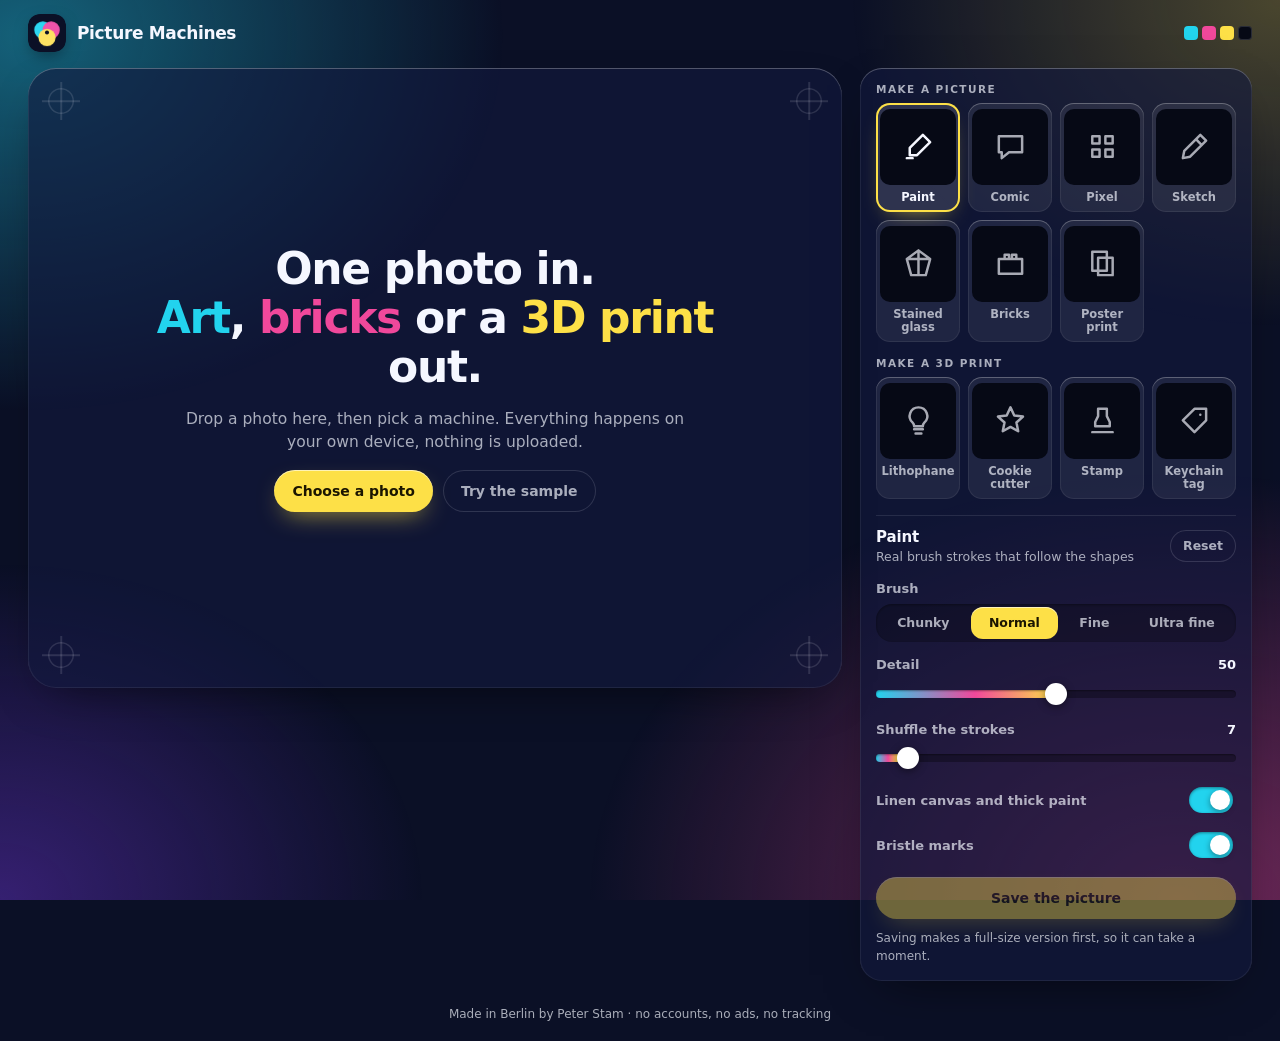
==== docs/index.html @ ade48186 "Picture Machines, remade: a new website with eleven machines for one photo (paint, comic, pixel, ske" ====
<!doctype html>
<html lang="en">
<head>
<meta charset="utf-8">
<meta name="viewport" content="width=device-width, initial-scale=1, viewport-fit=cover">
<title>Picture Machines</title>
<meta name="description" content="Drop a photo and pick a machine: it paints it, prints it as a comic, builds it from bricks, or turns it into something you can 3D print. Everything happens on your own device.">
<meta name="theme-color" content="#0B1026">
<meta property="og:title" content="Picture Machines">
<meta property="og:description" content="Eleven machines for one photo: paint, comic, pixel, sketch, stained glass, bricks, poster print, and four you can 3D print.">
<meta property="og:image" content="og.png">
<link rel="icon" href="icon.svg" type="image/svg+xml">
<link rel="apple-touch-icon" href="icon-180.png">
<link rel="manifest" href="manifest.webmanifest">
<link rel="stylesheet" href="style.css?v=55c5dab7">
</head>
<body>
<div class="mesh" aria-hidden="true"></div>

<header class="bar">
  <a class="brand" href="./" aria-label="Picture Machines, start over">
    <svg class="mark" viewBox="0 0 64 64" aria-hidden="true"><rect width="64" height="64" rx="17" fill="#0B1026"/><g style="mix-blend-mode:screen"><circle cx="25" cy="27" r="14.5" fill="#22D3EE"/><circle cx="39" cy="27" r="14.5" fill="#F0489B"/><circle cx="32" cy="39.500" r="14.500" fill="#FDE047"/></g><circle cx="32" cy="31" r="3.400" fill="#0B1026"/></svg>
    <span class="name">Picture Machines</span>
  </a>
  <span class="inks" aria-hidden="true"><i></i><i></i><i></i><i></i></span>
  <button class="btn ghost small" id="newBtn" hidden>New photo</button>
</header>

<main class="app">
  <section class="stage" aria-label="Your picture">
    <div class="drop" id="drop">
      <span class="reg tl" aria-hidden="true"></span><span class="reg tr" aria-hidden="true"></span><span class="reg bl" aria-hidden="true"></span><span class="reg br" aria-hidden="true"></span>
      <h1>One photo in.<br><span class="ink-c">Art</span>, <span class="ink-m">bricks</span> or a <span class="ink-y">3D print</span> out.</h1>
      <p class="lead">Drop a photo here, then pick a machine. Everything happens on your own device, nothing is uploaded.</p>
      <div class="row">
        <button class="btn primary" id="pickBtn">Choose a photo</button>
        <button class="btn" id="camBtn" hidden>Take a photo</button>
        <button class="btn ghost" id="sampleBtn">Try the sample</button>
      </div>
    </div>
    <div class="result" id="result" hidden>
      <div class="view" id="view">
        <canvas id="before" aria-label="Your photo"></canvas>
        <canvas id="after" aria-label="What the machine made"></canvas>
        <div class="wipe" id="wipe" role="slider" tabindex="0" aria-label="Pull to see your photo" aria-valuemin="0" aria-valuemax="100" aria-valuenow="0"><span class="knob" aria-hidden="true"><i></i></span></div>
        <div class="busy" id="busy" hidden><span id="busyText">Working</span><b><i id="busyBar"></i></b></div>
      </div>
      <ul class="stats" id="stats" aria-live="polite"></ul>
    </div>
  </section>

  <aside class="panel" aria-label="Machines and settings">
    <div class="group">
      <h2>Make a picture</h2>
      <div class="cards" id="picCards"></div>
    </div>
    <div class="group">
      <h2>Make a 3D print</h2>
      <div class="cards" id="printCards"></div>
    </div>
    <div class="settings">
      <div class="head"><div><h2 id="machineName">Paint</h2><p id="machineBlurb"></p></div><button class="btn ghost small" id="resetBtn">Reset</button></div>
      <div id="controls"></div>
    </div>
    <div class="actions">
      <button class="btn primary" id="saveBtn" disabled>Save the picture</button>
      <button class="btn" id="save2Btn" hidden>Save the preview</button>
      <button class="btn" id="shareBtn" hidden>Share</button>
    </div>
    <p class="fine" id="note">Saving makes a full-size version first, so it can take a moment.</p>
  </aside>
</main>

<footer>Made in Berlin by Peter Stam · no accounts, no ads, no tracking</footer>
<div class="toast" id="toast" role="status" aria-live="polite"></div>
<input type="file" id="file" accept="image/*" hidden>
<input type="file" id="cam" accept="image/*" capture="environment" hidden>
<script type="module" src="app.js?v=55c5dab7"></script>
</body>
</html>
---- docs/style.css ----
/* Picture Machines. The look is "Print press": Aurora's grammar (a soft mesh of colour, frosted panes,
   round shapes, springy motion) in its own colours, the three printing inks on deep navy. */
@font-face{font-family:"Manrope";font-weight:500;font-display:swap;src:url("fonts/Manrope-500.woff2") format("woff2")}
@font-face{font-family:"Manrope";font-weight:700;font-display:swap;src:url("fonts/Manrope-700.woff2") format("woff2")}
@font-face{font-family:"Manrope";font-weight:800;font-display:swap;src:url("fonts/Manrope-800.woff2") format("woff2")}
@font-face{font-family:"Unbounded";font-weight:500;font-display:swap;src:url("fonts/Unbounded-500.woff2") format("woff2")}
@font-face{font-family:"Unbounded";font-weight:800;font-display:swap;src:url("fonts/Unbounded-800.woff2") format("woff2")}

:root{
  --bg:#0B1026; --ink:#F5F7FF; --dim:rgba(245,247,255,.68); --faint:rgba(245,247,255,.14); --line:rgba(245,247,255,.1);
  --c:#22D3EE; --m:#F0489B; --y:#FDE047; --k:#060915;
  --pane:rgba(18,25,62,.62); --pane-2:rgba(255,255,255,.07); --pane-3:rgba(255,255,255,.13);
  --rim:inset 0 1px 0 rgba(255,255,255,.22), inset 0 0 0 1px rgba(255,255,255,.07);
  --accent:var(--y); --on-accent:#1B1500;
  --r:22px; --r-s:14px;
  --font:"Manrope",ui-sans-serif,system-ui,-apple-system,sans-serif; --display:"Unbounded","Manrope",ui-sans-serif,system-ui,sans-serif;
  /* motion: two real springs (a soft one and a lively one) and how long they take */
  --ease:cubic-bezier(.22,.61,.36,1);
  --spring:linear(0,0.037,0.131,0.258,0.398,0.539,0.669,0.783,0.878,0.953,1.008,1.047,1.07,1.081,1.083,1.079,1.07,1.06,1.048,1.036,1.025,1.016,1.009,1.003,0.998,0.996,0.994,0.993,0.993,0.994,0.994,0.995,1);
  --pop:linear(0,0.055,0.193,0.374,0.566,0.746,0.899,1.017,1.098,1.145,1.162,1.158,1.138,1.11,1.078,1.048,1.022,1.001,0.987,0.978,0.974,0.974,0.977,0.981,0.986,0.991,0.995,0.999,1.002,1.003,1.004,1.004,1);
  --t:520ms; --moving:1;
}
@media (prefers-reduced-motion: reduce){:root{--t:1ms;--moving:0} *,*::before,*::after{animation-duration:1ms!important;animation-delay:0ms!important}}

*{box-sizing:border-box}
html{color-scheme:dark;-webkit-text-size-adjust:100%}
body{margin:0;min-height:100dvh;background:var(--bg);color:var(--ink);font:500 15px/1.5 var(--font);-webkit-font-smoothing:antialiased;display:flex;flex-direction:column}
button,input,select{font:inherit;color:inherit}
button{cursor:pointer;border:0;background:none;padding:0}
[hidden]{display:none!important}
:focus-visible{outline:3px solid var(--c);outline-offset:2px;border-radius:10px}

/* the background: still, and soft by itself (no blur filter, nothing drifting, so it costs nothing) */
.mesh{position:fixed;inset:0;z-index:-1;pointer-events:none;
  background:
    radial-gradient(52% 58% at 2% 4%, rgba(34,211,238,.42) 0%, transparent 72%),
    radial-gradient(48% 52% at 100% 0%, rgba(253,224,71,.26) 0%, transparent 70%),
    radial-gradient(64% 66% at 92% 100%, rgba(240,72,155,.46) 0%, transparent 72%),
    radial-gradient(46% 52% at 0% 100%, rgba(124,58,237,.38) 0%, transparent 72%)}

/* ---- top bar ---- */
.bar{display:flex;align-items:center;gap:14px;padding:14px clamp(14px,3vw,28px) 6px;animation:drop var(--t) var(--spring) backwards}
.brand{display:flex;align-items:center;gap:11px;color:inherit;text-decoration:none}
.mark{width:38px;height:38px;border-radius:12px;box-shadow:0 6px 18px -6px rgba(0,0,0,.6);animation:turn calc(var(--t) * 1.4) var(--pop) 120ms backwards;transition:transform var(--t) var(--pop)}
.brand:hover .mark{transform:rotate(-12deg) scale(1.08)}
.name{font:800 17px/1 var(--display);letter-spacing:-.02em}
/* the four inks, like the colour bar at the edge of a printed sheet */
.inks{display:flex;gap:4px;margin-left:auto}
.inks i{width:14px;height:14px;border-radius:4px;animation:pop var(--t) var(--pop) backwards}
.inks i:nth-child(1){background:var(--c);animation-delay:160ms}.inks i:nth-child(2){background:var(--m);animation-delay:220ms}.inks i:nth-child(3){background:var(--y);animation-delay:280ms}.inks i:nth-child(4){background:var(--k);box-shadow:inset 0 0 0 1px var(--faint);animation-delay:340ms}

/* ---- layout ---- */
.app{flex:1;display:grid;grid-template-columns:minmax(0,1fr) 392px;gap:18px;align-items:start;padding:10px clamp(14px,3vw,28px) 18px;max-width:1500px;width:100%;margin:0 auto}
.stage{min-width:0;position:sticky;top:12px}
.panel{background:var(--pane);border-radius:var(--r);box-shadow:var(--rim),0 18px 50px -24px rgba(0,0,0,.7);padding:16px;display:flex;flex-direction:column;gap:16px;animation:rise var(--t) var(--spring) 120ms backwards}
footer{padding:6px 16px 18px;text-align:center;font-size:12px;color:var(--dim)}
h2{margin:0 0 8px;font:800 10.5px/1 var(--display);letter-spacing:.14em;text-transform:uppercase;color:var(--dim)}

/* ---- buttons ---- */
.btn{display:inline-flex;align-items:center;justify-content:center;gap:8px;min-height:42px;padding:0 18px;border-radius:999px;font-weight:800;font-size:14px;
  background:var(--pane-2);box-shadow:var(--rim);
  transition:background 140ms var(--ease),transform var(--t) var(--pop),opacity 140ms var(--ease)}
.btn:hover{background:var(--pane-3);transform:scale(1.03)}
.btn:active{transform:scale(.97,.9);transition-duration:140ms,70ms,140ms}
.btn.primary{background:var(--accent);color:var(--on-accent);box-shadow:inset 0 1px 0 rgba(255,255,255,.6),0 10px 26px -10px rgba(253,224,71,.7)}
.btn.primary:hover{background:#FFEA6E}
.btn.ghost{background:transparent;box-shadow:inset 0 0 0 1px var(--faint);color:var(--dim)}
.btn.ghost:hover{color:var(--ink);background:var(--pane-2)}
.btn.small{min-height:32px;padding:0 13px;font-size:12.5px}
.btn:disabled{opacity:.4;cursor:default;transform:none}
.row{display:flex;flex-wrap:wrap;gap:10px;justify-content:center}

/* ---- the empty stage: drop a photo ---- */
.drop{position:relative;min-height:min(70dvh,620px);display:flex;flex-direction:column;align-items:center;justify-content:center;gap:16px;text-align:center;padding:44px 26px;
  border-radius:calc(var(--r) + 6px);background:var(--pane);box-shadow:var(--rim),0 18px 50px -24px rgba(0,0,0,.7);animation:rise var(--t) var(--spring) 60ms backwards;
  transition:transform var(--t) var(--pop),background 160ms var(--ease)}
.drop.over{transform:scale(1.015);background:rgba(34,211,238,.16)}
.drop h1{margin:0;font:800 clamp(24px,4.2vw,44px)/1.12 var(--display);letter-spacing:-.03em;max-width:15em}
.ink-c{color:var(--c)}.ink-m{color:var(--m)}.ink-y{color:var(--y)}
.lead{margin:0;max-width:34em;color:var(--dim);font-size:15.5px}
/* registration marks, the crosses a printer lines the inks up with */
.reg{position:absolute;width:26px;height:26px;border-radius:50%;box-shadow:inset 0 0 0 1.5px var(--faint);opacity:.9}
.reg::before,.reg::after{content:"";position:absolute;left:50%;top:50%;background:var(--faint)}
.reg::before{width:38px;height:1.5px;transform:translate(-50%,-50%)}.reg::after{width:1.5px;height:38px;transform:translate(-50%,-50%)}
.reg.tl{left:20px;top:20px}.reg.tr{right:20px;top:20px}.reg.bl{left:20px;bottom:20px}.reg.br{right:20px;bottom:20px}

/* ---- the result ---- */
.result{display:flex;flex-direction:column;gap:12px;animation:rise var(--t) var(--spring) backwards}
.view{position:relative;width:100%;max-height:calc(100dvh - 150px);margin:0 auto;border-radius:var(--r);overflow:hidden;background:var(--k);
  box-shadow:0 0 0 1px rgba(255,255,255,.08),0 26px 70px -28px rgba(0,0,0,.85);touch-action:pan-y}
.view canvas{position:absolute;inset:0;width:100%;height:100%;display:block}
#after{clip-path:inset(0 0 0 calc(var(--split,0) * 100%))}
.view.fresh #after{animation:develop var(--t) var(--spring)}
/* pull the handle to the right to see your photo; let go and it snaps back */
.wipe{position:absolute;top:0;bottom:0;left:calc(var(--split,0) * 100%);width:44px;margin-left:-22px;cursor:ew-resize;touch-action:none;display:flex;align-items:center;justify-content:center}
.wipe::before{content:"";position:absolute;top:0;bottom:0;left:50%;width:2px;margin-left:-1px;background:#fff;opacity:calc(.25 + var(--pull,0) * .75);box-shadow:0 0 12px rgba(0,0,0,.5)}
.knob{position:relative;width:34px;height:54px;border-radius:999px;background:#fff;color:var(--bg);display:grid;place-items:center;box-shadow:0 6px 18px rgba(0,0,0,.45);
  transform:translateX(13px) scaleX(calc(1 + var(--pull,0) * .28)) scaleY(calc(1 - var(--pull,0) * .12));transition:transform var(--t) var(--pop)}
.knob i{width:12px;height:18px;border-left:2px solid currentColor;border-right:2px solid currentColor;opacity:.55}
.wipe.dragging .knob{transition:none}
.view.print .wipe,.view.print #before{display:none}
.view.print #after{clip-path:none}
.wipe.back{transition:left var(--t) var(--pop)}
.view.back #after{transition:clip-path var(--t) var(--pop)}
/* working: a strip of the four inks runs along the top */
.busy{position:absolute;left:12px;top:12px;display:flex;align-items:center;gap:10px;padding:7px 12px 7px 13px;border-radius:999px;background:rgba(11,16,38,.78);box-shadow:var(--rim);font-size:12.5px;font-weight:700;animation:pop 260ms var(--pop)}
.busy b{width:84px;height:6px;border-radius:999px;background:var(--faint);overflow:hidden}
.busy i{display:block;height:100%;width:0%;border-radius:999px;background:linear-gradient(90deg,var(--c),var(--m),var(--y));transition:width 160ms linear}
.stats{list-style:none;margin:0;padding:0;display:flex;flex-wrap:wrap;gap:6px}
.stats li{padding:6px 12px;border-radius:999px;background:var(--pane);box-shadow:var(--rim);font-size:12.5px;color:var(--dim);animation:pop var(--t) var(--pop) backwards}
.stats li:nth-child(2){animation-delay:50ms}.stats li:nth-child(3){animation-delay:100ms}.stats li:nth-child(4){animation-delay:150ms}

/* ---- the machines ---- */
.cards{display:grid;grid-template-columns:repeat(4,minmax(0,1fr));gap:8px}
.card{position:relative;display:flex;flex-direction:column;align-items:center;gap:6px;padding:6px 4px 8px;border-radius:var(--r-s);background:var(--pane-2);box-shadow:var(--rim);
  font-size:11.5px;font-weight:700;line-height:1.15;text-align:center;color:var(--dim);
  transition:background 140ms var(--ease),color 140ms var(--ease),transform var(--t) var(--pop);animation:pop var(--t) var(--pop) backwards;animation-delay:calc(var(--n,0) * 34ms + 160ms)}
.card:hover{transform:translateY(-3px) scale(1.04);color:var(--ink)}
.card:active{transform:scale(.93);transition-duration:140ms,140ms,70ms}
.card .thumb{position:relative;width:100%;aspect-ratio:1;border-radius:10px;overflow:hidden;background:var(--k);display:grid;place-items:center}
.card canvas{position:absolute;inset:0;width:100%;height:100%;object-fit:cover}
.card svg{width:46%;height:46%;fill:none;stroke:currentColor;stroke-width:1.7;stroke-linecap:round;stroke-linejoin:round}
.card.on{background:var(--pane-3);color:var(--ink);box-shadow:inset 0 0 0 2px var(--accent),0 10px 24px -14px rgba(253,224,71,.8)}
.card.on .thumb{animation:pop var(--t) var(--pop)}

/* ---- the settings ---- */
.settings{border-top:1px solid var(--line);padding-top:14px}
.head{display:flex;align-items:flex-start;justify-content:space-between;gap:10px;margin-bottom:12px}
.head h2{font-size:15px;letter-spacing:-.01em;text-transform:none;color:var(--ink);margin:0 0 3px}
.head p{margin:0;font-size:12.5px;color:var(--dim)}
#controls{display:flex;flex-direction:column;gap:13px}
#controls > *{animation:drip var(--t) var(--spring) backwards;animation-delay:calc(var(--n,0) * 30ms)}
.ctl{display:flex;flex-direction:column;gap:6px;font-size:13px}
.ctl .lbl{display:flex;justify-content:space-between;gap:8px;color:var(--dim);font-weight:700}
.ctl output{color:var(--ink);font-variant-numeric:tabular-nums}
/* a row of choices; the pill behind the chosen one is pulled across to the next (it stretches, then snaps together) */
.seg{position:relative;display:flex;flex-wrap:wrap;gap:3px;padding:3px;border-radius:16px;background:rgba(0,0,0,.24);box-shadow:inset 0 1px 3px rgba(0,0,0,.4)}
.seg button{position:relative;z-index:1;flex:1 1 auto;min-height:32px;padding:0 10px;border-radius:12px;font-size:12.5px;font-weight:700;color:var(--dim);transition:color 140ms var(--ease),transform var(--t) var(--pop)}
.seg button:active{transform:scale(.94);transition-duration:140ms,70ms}
.seg button.on{color:var(--on-accent)}
.seg .pill{position:absolute;left:0;top:0;border-radius:12px;background:var(--accent);box-shadow:inset 0 1px 0 rgba(255,255,255,.6);pointer-events:none;will-change:transform}
input[type=range]{-webkit-appearance:none;appearance:none;width:100%;height:26px;margin:0;background:none;cursor:pointer}
input[type=range]::-webkit-slider-runnable-track{height:8px;border-radius:999px;background:linear-gradient(90deg,var(--c),var(--m) 55%,var(--y)) 0/var(--fill,50%) 100% no-repeat,rgba(0,0,0,.3);box-shadow:inset 0 1px 2px rgba(0,0,0,.4)}
input[type=range]::-webkit-slider-thumb{-webkit-appearance:none;width:22px;height:22px;margin-top:-7px;border-radius:50%;background:#fff;box-shadow:0 2px 8px rgba(0,0,0,.45);transition:transform var(--t) var(--pop)}
input[type=range]:active::-webkit-slider-thumb{transform:scale(1.25,.9)}
input[type=range]::-moz-range-track{height:8px;border-radius:999px;background:rgba(0,0,0,.3)}
input[type=range]::-moz-range-progress{height:8px;border-radius:999px;background:linear-gradient(90deg,var(--c),var(--m),var(--y))}
input[type=range]::-moz-range-thumb{width:22px;height:22px;border:0;border-radius:50%;background:#fff}
.tog{display:flex;align-items:center;justify-content:space-between;gap:12px;font-size:13px;font-weight:700;color:var(--dim);cursor:pointer}
.tog input{-webkit-appearance:none;appearance:none;flex:none;width:44px;height:26px;border-radius:999px;background:rgba(0,0,0,.3);box-shadow:inset 0 1px 3px rgba(0,0,0,.4);position:relative;cursor:pointer;transition:background 160ms var(--ease)}
.tog input::after{content:"";position:absolute;left:3px;top:3px;width:20px;height:20px;border-radius:999px;background:#fff;box-shadow:0 2px 6px rgba(0,0,0,.4);transition:transform var(--t) var(--pop),width 160ms var(--ease)}
.tog input:active::after{width:26px}
.tog input:checked{background:var(--c)}
.tog input:checked::after{transform:translateX(18px)}
.tog input:checked:active::after{transform:translateX(12px)}
.actions{display:flex;flex-wrap:wrap;gap:8px}
.actions .btn{flex:1 1 auto}
.fine{margin:-6px 0 0;font-size:12px;color:var(--dim)}
.toast{position:fixed;left:50%;bottom:22px;z-index:9;max-width:calc(100vw - 32px);padding:11px 18px;border-radius:999px;background:rgba(6,9,21,.92);box-shadow:var(--rim),0 14px 40px rgba(0,0,0,.5);font-weight:700;font-size:13.5px;
  transform:translate(-50%,160%);visibility:hidden;transition:transform var(--t) var(--pop),visibility 0s linear var(--t)}
.toast.on{transform:translate(-50%,0);visibility:visible;transition:transform var(--t) var(--pop),visibility 0s}

@keyframes rise{from{opacity:.2;transform:translateY(30px) scale(.96)}}
@keyframes drop{from{opacity:.2;transform:translateY(-18px)}}
@keyframes pop{from{opacity:.2;transform:scale(.6)}}
@keyframes turn{from{transform:scale(.3) rotate(-160deg)}}
@keyframes drip{from{opacity:.2;transform:translateY(-10px) scale(.97)}}
@keyframes develop{from{opacity:.35;transform:scale(1.035)}}

/* ---- phones and narrow windows: the picture on top, the machines in rows you swipe ---- */
@media (max-width: 900px){
  .app{grid-template-columns:minmax(0,1fr);gap:12px;padding-top:6px}
  .stage{position:static}
  .drop{min-height:54dvh;padding:40px 18px}
  .view{max-height:58dvh}
  .cards{display:flex;overflow-x:auto;scroll-snap-type:x proximity;gap:8px;margin:0 -16px;padding:2px 16px 6px;scrollbar-width:none}
  .cards::-webkit-scrollbar{display:none}
  .card{flex:0 0 78px;scroll-snap-align:start}
  .name{font-size:14px;white-space:nowrap}
  .bar{gap:10px}
  .bar .btn{white-space:nowrap;padding:0 11px}
}
@media (max-width: 430px){.inks{display:none}.bar .btn{margin-left:auto}}
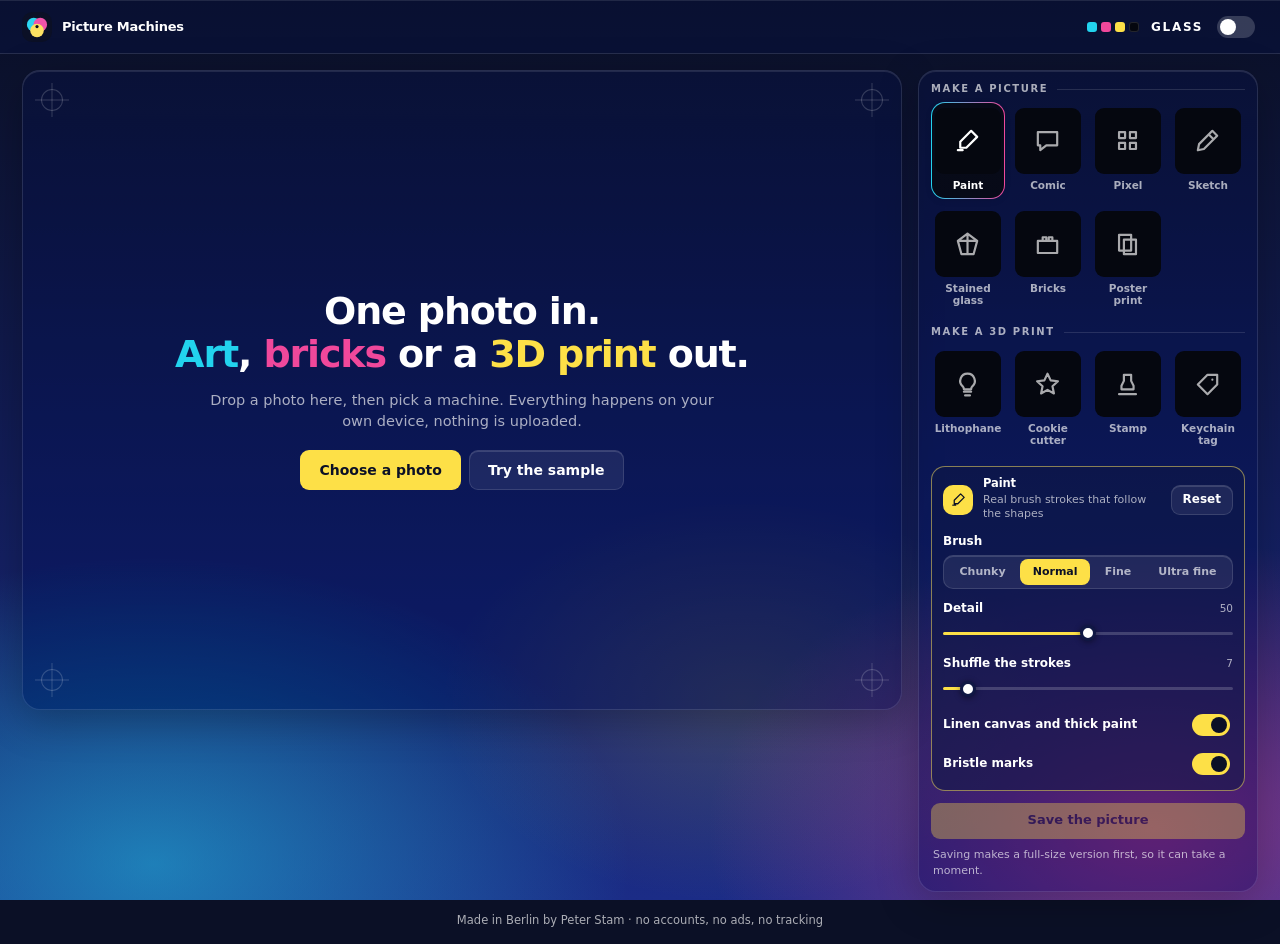
==== commit ed57bec8: "Chalkboard's design language (frosted panes with hairline edges, quiet controls, thin sliders, small" ====
--- a/docs/index.html
+++ b/docs/index.html
@@ -12,7 +12,9 @@
 <link rel="icon" href="icon.svg" type="image/svg+xml">
 <link rel="apple-touch-icon" href="icon-180.png">
 <link rel="manifest" href="manifest.webmanifest">
-<link rel="stylesheet" href="style.css?v=55c5dab7">
+<script>/* the Glass switch is remembered; set before anything is drawn, so the page never flashes the other look */
+try { if (JSON.parse(localStorage.getItem('picture-machines-v1') || '{}').glass) document.documentElement.setAttribute('data-glass', ''); } catch (e) {}</script>
+<link rel="stylesheet" href="style.css?v=b317c2f9">
 </head>
 <body>
 <div class="mesh" aria-hidden="true"></div>
@@ -23,19 +25,20 @@
     <span class="name">Picture Machines</span>
   </a>
   <span class="inks" aria-hidden="true"><i></i><i></i><i></i><i></i></span>
-  <button class="btn ghost small" id="newBtn" hidden>New photo</button>
+  <button class="btn small" id="newBtn" hidden>New photo</button>
+  <label class="tog glasstog" title="Switch between the frosted look and the glass look"><span>Glass</span><input type="checkbox" id="glassTog" aria-label="Glass look"></label>
 </header>
 
 <main class="app">
   <section class="stage" aria-label="Your picture">
-    <div class="drop" id="drop">
+    <div class="drop glass" id="drop">
       <span class="reg tl" aria-hidden="true"></span><span class="reg tr" aria-hidden="true"></span><span class="reg bl" aria-hidden="true"></span><span class="reg br" aria-hidden="true"></span>
       <h1>One photo in.<br><span class="ink-c">Art</span>, <span class="ink-m">bricks</span> or a <span class="ink-y">3D print</span> out.</h1>
       <p class="lead">Drop a photo here, then pick a machine. Everything happens on your own device, nothing is uploaded.</p>
       <div class="row">
         <button class="btn primary" id="pickBtn">Choose a photo</button>
         <button class="btn" id="camBtn" hidden>Take a photo</button>
-        <button class="btn ghost" id="sampleBtn">Try the sample</button>
+        <button class="btn" id="sampleBtn">Try the sample</button>
       </div>
     </div>
     <div class="result" id="result" hidden>
@@ -49,7 +52,8 @@
     </div>
   </section>
 
-  <aside class="panel" aria-label="Machines and settings">
+  <aside class="panel glass" id="panel" aria-label="Machines and settings">
+    <i id="cardpill" aria-hidden="true"></i>
     <div class="group">
       <h2>Make a picture</h2>
       <div class="cards" id="picCards"></div>
@@ -59,7 +63,7 @@
       <div class="cards" id="printCards"></div>
     </div>
     <div class="settings">
-      <div class="head"><div><h2 id="machineName">Paint</h2><p id="machineBlurb"></p></div><button class="btn ghost small" id="resetBtn">Reset</button></div>
+      <div class="head"><span class="ico" id="machineIco" aria-hidden="true"></span><span class="st"><b id="machineName">Paint</b><small id="machineBlurb"></small></span><button class="btn small" id="resetBtn">Reset</button></div>
       <div id="controls"></div>
     </div>
     <div class="actions">
@@ -75,6 +79,6 @@
 <div class="toast" id="toast" role="status" aria-live="polite"></div>
 <input type="file" id="file" accept="image/*" hidden>
 <input type="file" id="cam" accept="image/*" capture="environment" hidden>
-<script type="module" src="app.js?v=55c5dab7"></script>
+<script type="module" src="app.js?v=b317c2f9"></script>
 </body>
 </html>
--- a/docs/style.css
+++ b/docs/style.css
@@ -1,5 +1,8 @@
-/* Picture Machines. The look is "Print press": Aurora's grammar (a soft mesh of colour, frosted panes,
-   round shapes, springy motion) in its own colours, the three printing inks on deep navy. */
+/* Picture Machines. The design language is Chalkboard's: a soft mesh of colour that is brightest at the
+   bottom, frosted panes with a hairline edge and a faint highlight along the top, quiet controls on a
+   faint fill, small wide display headings, one accent colour, and a pill with a two-colour edge that
+   marks what is chosen. The colours are its own ("Print press"): deep navy with the three printing
+   inks. The motion is Chalkboard's springy kind: things are pulled and stretch, squash and settle. */
 @font-face{font-family:"Manrope";font-weight:500;font-display:swap;src:url("fonts/Manrope-500.woff2") format("woff2")}
 @font-face{font-family:"Manrope";font-weight:700;font-display:swap;src:url("fonts/Manrope-700.woff2") format("woff2")}
 @font-face{font-family:"Manrope";font-weight:800;font-display:swap;src:url("fonts/Manrope-800.woff2") format("woff2")}
@@ -7,177 +10,246 @@
 @font-face{font-family:"Unbounded";font-weight:800;font-display:swap;src:url("fonts/Unbounded-800.woff2") format("woff2")}
 
 :root{
-  --bg:#0B1026; --ink:#F5F7FF; --dim:rgba(245,247,255,.68); --faint:rgba(245,247,255,.14); --line:rgba(245,247,255,.1);
-  --c:#22D3EE; --m:#F0489B; --y:#FDE047; --k:#060915;
-  --pane:rgba(18,25,62,.62); --pane-2:rgba(255,255,255,.07); --pane-3:rgba(255,255,255,.13);
-  --rim:inset 0 1px 0 rgba(255,255,255,.22), inset 0 0 0 1px rgba(255,255,255,.07);
-  --accent:var(--y); --on-accent:#1B1500;
-  --r:22px; --r-s:14px;
-  --font:"Manrope",ui-sans-serif,system-ui,-apple-system,sans-serif; --display:"Unbounded","Manrope",ui-sans-serif,system-ui,sans-serif;
-  /* motion: two real springs (a soft one and a lively one) and how long they take */
-  --ease:cubic-bezier(.22,.61,.36,1);
+  --bg:#0B1026; --panel:#101844; --ink:#FFFFFF; --ink-dim:rgba(255,255,255,.66);
+  --stroke:#FDE047; --accent-ink:#0B1026;                 /* the one accent, and what is written on it */
+  --fill:rgba(255,255,255,.075);
+  --frost:rgba(12,18,52,.46);
+  --c:#22D3EE; --m:#F0489B; --y:#FDE047;
+  --edge:linear-gradient(90deg, var(--c), var(--m));     /* the two-colour edge of the pill */
+  --line:color-mix(in srgb, var(--ink) 12%, transparent);
+  --track:color-mix(in srgb, var(--ink) 18%, transparent);
+  --hover:color-mix(in srgb, var(--ink) 8%, var(--fill));
+  --lift:rgba(255,255,255,.10); --lift-2:rgba(255,255,255,.14); --shade:rgba(0,0,0,.25);
+  --radius:14px; --ctl-r:9px;
+  --font:"Manrope",ui-sans-serif,-apple-system,system-ui,sans-serif; --display:"Unbounded","Manrope",ui-sans-serif,system-ui,sans-serif;
+  /* motion: one set of timings, and two real springs (a soft one for things that travel, a lively one for small things) */
+  --ease:cubic-bezier(.22,.61,.36,1); --ease-out:cubic-bezier(.22,1,.36,1);
+  --speed:150ms; --dur-2:200ms; --dur-3:320ms;
   --spring:linear(0,0.037,0.131,0.258,0.398,0.539,0.669,0.783,0.878,0.953,1.008,1.047,1.07,1.081,1.083,1.079,1.07,1.06,1.048,1.036,1.025,1.016,1.009,1.003,0.998,0.996,0.994,0.993,0.993,0.994,0.994,0.995,1);
   --pop:linear(0,0.055,0.193,0.374,0.566,0.746,0.899,1.017,1.098,1.145,1.162,1.158,1.138,1.11,1.078,1.048,1.022,1.001,0.987,0.978,0.974,0.974,0.977,0.981,0.986,0.991,0.995,0.999,1.002,1.003,1.004,1.004,1);
-  --t:520ms; --moving:1;
+  --t:540ms;
 }
-@media (prefers-reduced-motion: reduce){:root{--t:1ms;--moving:0} *,*::before,*::after{animation-duration:1ms!important;animation-delay:0ms!important}}
+@media (prefers-reduced-motion: reduce){:root{--t:1ms;--dur-2:1ms;--dur-3:1ms} *,*::before,*::after{animation-duration:1ms!important;animation-delay:0ms!important}}
 
 *{box-sizing:border-box}
 html{color-scheme:dark;-webkit-text-size-adjust:100%}
-body{margin:0;min-height:100dvh;background:var(--bg);color:var(--ink);font:500 15px/1.5 var(--font);-webkit-font-smoothing:antialiased;display:flex;flex-direction:column}
+body{margin:0;min-height:100dvh;background:var(--bg);color:var(--ink);font:500 14px/1.45 var(--font);-webkit-font-smoothing:antialiased;display:flex;flex-direction:column}
 button,input,select{font:inherit;color:inherit}
 button{cursor:pointer;border:0;background:none;padding:0}
 [hidden]{display:none!important}
-:focus-visible{outline:3px solid var(--c);outline-offset:2px;border-radius:10px}
-
-/* the background: still, and soft by itself (no blur filter, nothing drifting, so it costs nothing) */
+:focus-visible{outline:2px solid var(--stroke);outline-offset:2px;border-radius:var(--ctl-r)}
+::selection{background:var(--stroke);color:var(--accent-ink)}
+
+/* the window's own background: still, soft by itself, brightest at the bottom */
 .mesh{position:fixed;inset:0;z-index:-1;pointer-events:none;
   background:
-    radial-gradient(52% 58% at 2% 4%, rgba(34,211,238,.42) 0%, transparent 72%),
-    radial-gradient(48% 52% at 100% 0%, rgba(253,224,71,.26) 0%, transparent 70%),
-    radial-gradient(64% 66% at 92% 100%, rgba(240,72,155,.46) 0%, transparent 72%),
-    radial-gradient(46% 52% at 0% 100%, rgba(124,58,237,.38) 0%, transparent 72%)}
+    radial-gradient(60% 55% at 12% 96%, rgba(34,211,238,.50) 0%, rgba(34,211,238,0) 62%),
+    radial-gradient(56% 52% at 90% 92%, rgba(240,72,155,.52) 0%, rgba(240,72,155,0) 62%),
+    radial-gradient(38% 36% at 58% 78%, rgba(253,224,71,.16) 0%, rgba(253,224,71,0) 62%),
+    linear-gradient(180deg, #0B1026 0%, #111B52 46%, #1B2C86 100%)}
+
+/* frosted glass: the bars and panes. (Behind them is only the still, soft background, so the glass adds
+   colour and never has to blur anything: it looks the same and costs nothing while things move on it.) */
+.glass{background:var(--frost);border:1px solid var(--line);box-shadow:inset 0 1px 0 var(--lift),0 10px 40px var(--shade);
+  -webkit-backdrop-filter:saturate(1.5);backdrop-filter:saturate(1.5)}
 
 /* ---- top bar ---- */
-.bar{display:flex;align-items:center;gap:14px;padding:14px clamp(14px,3vw,28px) 6px;animation:drop var(--t) var(--spring) backwards}
-.brand{display:flex;align-items:center;gap:11px;color:inherit;text-decoration:none}
-.mark{width:38px;height:38px;border-radius:12px;box-shadow:0 6px 18px -6px rgba(0,0,0,.6);animation:turn calc(var(--t) * 1.4) var(--pop) 120ms backwards;transition:transform var(--t) var(--pop)}
-.brand:hover .mark{transform:rotate(-12deg) scale(1.08)}
-.name{font:800 17px/1 var(--display);letter-spacing:-.02em}
-/* the four inks, like the colour bar at the edge of a printed sheet */
+.bar{display:flex;align-items:center;gap:12px;height:54px;padding:0 clamp(12px,2.4vw,22px);border-bottom:1px solid var(--line);
+  background:var(--frost);box-shadow:inset 0 1px 0 var(--lift);-webkit-backdrop-filter:saturate(1.5);backdrop-filter:saturate(1.5)}
+.brand{display:flex;align-items:center;gap:10px;color:inherit;text-decoration:none}
+.mark{width:30px;height:30px;border-radius:10px;animation:turn calc(var(--t) * 1.3) var(--pop) 80ms backwards;transition:transform var(--t) var(--pop)}
+.brand:hover .mark{transform:rotate(-14deg) scale(1.12)}
+.name{font:800 13px/1 var(--display);letter-spacing:-.02em;white-space:nowrap}
 .inks{display:flex;gap:4px;margin-left:auto}
-.inks i{width:14px;height:14px;border-radius:4px;animation:pop var(--t) var(--pop) backwards}
-.inks i:nth-child(1){background:var(--c);animation-delay:160ms}.inks i:nth-child(2){background:var(--m);animation-delay:220ms}.inks i:nth-child(3){background:var(--y);animation-delay:280ms}.inks i:nth-child(4){background:var(--k);box-shadow:inset 0 0 0 1px var(--faint);animation-delay:340ms}
+.glasstog{flex:none;gap:8px;font:800 10px/1 var(--display);letter-spacing:.14em;text-transform:uppercase;color:var(--ink-dim)}
+.inks i{width:10px;height:10px;border-radius:3px;animation:arrive var(--t) var(--pop) backwards}
+.inks i:nth-child(1){background:var(--c);animation-delay:120ms}.inks i:nth-child(2){background:var(--m);animation-delay:160ms}.inks i:nth-child(3){background:var(--y);animation-delay:200ms}.inks i:nth-child(4){background:#05070f;box-shadow:inset 0 0 0 1px var(--line);animation-delay:240ms}
 
 /* ---- layout ---- */
-.app{flex:1;display:grid;grid-template-columns:minmax(0,1fr) 392px;gap:18px;align-items:start;padding:10px clamp(14px,3vw,28px) 18px;max-width:1500px;width:100%;margin:0 auto}
-.stage{min-width:0;position:sticky;top:12px}
-.panel{background:var(--pane);border-radius:var(--r);box-shadow:var(--rim),0 18px 50px -24px rgba(0,0,0,.7);padding:16px;display:flex;flex-direction:column;gap:16px;animation:rise var(--t) var(--spring) 120ms backwards}
-footer{padding:6px 16px 18px;text-align:center;font-size:12px;color:var(--dim)}
-h2{margin:0 0 8px;font:800 10.5px/1 var(--display);letter-spacing:.14em;text-transform:uppercase;color:var(--dim)}
-
-/* ---- buttons ---- */
-.btn{display:inline-flex;align-items:center;justify-content:center;gap:8px;min-height:42px;padding:0 18px;border-radius:999px;font-weight:800;font-size:14px;
-  background:var(--pane-2);box-shadow:var(--rim);
-  transition:background 140ms var(--ease),transform var(--t) var(--pop),opacity 140ms var(--ease)}
-.btn:hover{background:var(--pane-3);transform:scale(1.03)}
-.btn:active{transform:scale(.97,.9);transition-duration:140ms,70ms,140ms}
-.btn.primary{background:var(--accent);color:var(--on-accent);box-shadow:inset 0 1px 0 rgba(255,255,255,.6),0 10px 26px -10px rgba(253,224,71,.7)}
-.btn.primary:hover{background:#FFEA6E}
-.btn.ghost{background:transparent;box-shadow:inset 0 0 0 1px var(--faint);color:var(--dim)}
-.btn.ghost:hover{color:var(--ink);background:var(--pane-2)}
-.btn.small{min-height:32px;padding:0 13px;font-size:12.5px}
-.btn:disabled{opacity:.4;cursor:default;transform:none}
-.row{display:flex;flex-wrap:wrap;gap:10px;justify-content:center}
+.app{flex:1;display:grid;grid-template-columns:minmax(0,1fr) 340px;gap:16px;align-items:start;padding:16px clamp(12px,2.4vw,22px);max-width:1440px;width:100%;margin:0 auto}
+.stage{min-width:0;position:sticky;top:16px}
+.panel{position:relative;border-radius:18px;padding:12px;display:flex;flex-direction:column;gap:12px;animation:rise var(--t) var(--spring) 80ms backwards}
+footer{padding:4px 16px 16px;text-align:center;font-size:11.5px;color:var(--ink-dim)}
+/* the small wide headings */
+h2,.sub{margin:0 0 7px;font:800 10px/1.2 var(--display);letter-spacing:.16em;text-transform:uppercase;color:var(--ink-dim);display:flex;align-items:center;gap:9px}
+h2::after{content:"";flex:1;height:1px;background:var(--line);transform-origin:0 50%;animation:draw calc(var(--t) * 1.2) var(--spring) 200ms backwards}
+
+/* ---- buttons: quiet ones sit on the faint fill, the main one is the accent ---- */
+.btn{display:inline-flex;align-items:center;justify-content:center;gap:8px;height:36px;padding:0 15px;border:1px solid var(--line);border-radius:var(--ctl-r);
+  background:var(--fill);box-shadow:inset 0 1px 0 var(--lift-2);font-weight:700;font-size:13px;white-space:nowrap;
+  transform:translate(var(--mx,0px),var(--my,0px)) scale(var(--sx,1),var(--sy,1));
+  transition:background var(--speed) var(--ease),border-color var(--speed) var(--ease),filter var(--speed) var(--ease),transform var(--t) var(--pop)}
+.btn:hover:not(:disabled){background:var(--hover)}
+.btn:active:not(:disabled){transform:translate(var(--mx,0px),var(--my,0px)) scale(1.04,.86);transition-duration:var(--speed),var(--speed),var(--speed),70ms}
+.btn.primary{background:var(--stroke);color:var(--accent-ink);border-color:transparent;box-shadow:none}
+.btn.primary:hover:not(:disabled){background:var(--stroke);filter:brightness(1.06)}
+.btn.small{height:30px;padding:0 11px;font-size:12px}
+.btn:disabled{opacity:.35;cursor:default;box-shadow:none}
+.row{display:flex;flex-wrap:wrap;gap:8px;justify-content:center}
 
 /* ---- the empty stage: drop a photo ---- */
-.drop{position:relative;min-height:min(70dvh,620px);display:flex;flex-direction:column;align-items:center;justify-content:center;gap:16px;text-align:center;padding:44px 26px;
-  border-radius:calc(var(--r) + 6px);background:var(--pane);box-shadow:var(--rim),0 18px 50px -24px rgba(0,0,0,.7);animation:rise var(--t) var(--spring) 60ms backwards;
-  transition:transform var(--t) var(--pop),background 160ms var(--ease)}
-.drop.over{transform:scale(1.015);background:rgba(34,211,238,.16)}
-.drop h1{margin:0;font:800 clamp(24px,4.2vw,44px)/1.12 var(--display);letter-spacing:-.03em;max-width:15em}
+.drop{position:relative;min-height:min(72dvh,640px);display:flex;flex-direction:column;align-items:center;justify-content:center;gap:14px;text-align:center;padding:44px 24px;border-radius:18px;
+  animation:rise var(--t) var(--spring) backwards;transition:transform var(--t) var(--pop),border-color var(--speed) var(--ease)}
+.drop.over{transform:scale(1.012);border-color:var(--stroke)}
+.drop h1{margin:0;font:800 clamp(22px,3.6vw,38px)/1.14 var(--display);letter-spacing:-.03em;max-width:16em}
 .ink-c{color:var(--c)}.ink-m{color:var(--m)}.ink-y{color:var(--y)}
-.lead{margin:0;max-width:34em;color:var(--dim);font-size:15.5px}
+.lead{margin:0 0 4px;max-width:36em;color:var(--ink-dim);font-size:14.5px}
+.drop .btn{height:40px;padding:0 18px;font-size:14px}
 /* registration marks, the crosses a printer lines the inks up with */
-.reg{position:absolute;width:26px;height:26px;border-radius:50%;box-shadow:inset 0 0 0 1.5px var(--faint);opacity:.9}
-.reg::before,.reg::after{content:"";position:absolute;left:50%;top:50%;background:var(--faint)}
-.reg::before{width:38px;height:1.5px;transform:translate(-50%,-50%)}.reg::after{width:1.5px;height:38px;transform:translate(-50%,-50%)}
-.reg.tl{left:20px;top:20px}.reg.tr{right:20px;top:20px}.reg.bl{left:20px;bottom:20px}.reg.br{right:20px;bottom:20px}
+.reg{position:absolute;width:22px;height:22px;border-radius:50%;box-shadow:inset 0 0 0 1px var(--track)}
+.reg::before,.reg::after{content:"";position:absolute;left:50%;top:50%;background:var(--track)}
+.reg::before{width:34px;height:1px;transform:translate(-50%,-50%)}.reg::after{width:1px;height:34px;transform:translate(-50%,-50%)}
+.reg.tl{left:18px;top:18px}.reg.tr{right:18px;top:18px}.reg.bl{left:18px;bottom:18px}.reg.br{right:18px;bottom:18px}
 
 /* ---- the result ---- */
-.result{display:flex;flex-direction:column;gap:12px;animation:rise var(--t) var(--spring) backwards}
-.view{position:relative;width:100%;max-height:calc(100dvh - 150px);margin:0 auto;border-radius:var(--r);overflow:hidden;background:var(--k);
-  box-shadow:0 0 0 1px rgba(255,255,255,.08),0 26px 70px -28px rgba(0,0,0,.85);touch-action:pan-y}
+.result{display:flex;flex-direction:column;gap:10px;animation:rise var(--t) var(--spring) backwards}
+.view{position:relative;width:100%;margin:0 auto;border-radius:var(--radius);overflow:hidden;background:#05070f;border:1px solid var(--line);box-shadow:0 10px 40px var(--shade);touch-action:pan-y}
 .view canvas{position:absolute;inset:0;width:100%;height:100%;display:block}
 #after{clip-path:inset(0 0 0 calc(var(--split,0) * 100%))}
 .view.fresh #after{animation:develop var(--t) var(--spring)}
-/* pull the handle to the right to see your photo; let go and it snaps back */
+/* pull the handle to the right to see your photo; the knob stretches as you pull, and it snaps back when you let go */
 .wipe{position:absolute;top:0;bottom:0;left:calc(var(--split,0) * 100%);width:44px;margin-left:-22px;cursor:ew-resize;touch-action:none;display:flex;align-items:center;justify-content:center}
-.wipe::before{content:"";position:absolute;top:0;bottom:0;left:50%;width:2px;margin-left:-1px;background:#fff;opacity:calc(.25 + var(--pull,0) * .75);box-shadow:0 0 12px rgba(0,0,0,.5)}
-.knob{position:relative;width:34px;height:54px;border-radius:999px;background:#fff;color:var(--bg);display:grid;place-items:center;box-shadow:0 6px 18px rgba(0,0,0,.45);
-  transform:translateX(13px) scaleX(calc(1 + var(--pull,0) * .28)) scaleY(calc(1 - var(--pull,0) * .12));transition:transform var(--t) var(--pop)}
-.knob i{width:12px;height:18px;border-left:2px solid currentColor;border-right:2px solid currentColor;opacity:.55}
+.wipe::before{content:"";position:absolute;top:0;bottom:0;left:50%;width:2px;margin-left:-1px;background:var(--stroke);opacity:var(--pull,0)}
+.knob{position:relative;width:26px;height:46px;border-radius:var(--ctl-r);background:var(--stroke);color:var(--accent-ink);display:grid;place-items:center;box-shadow:0 2px 10px rgba(0,0,0,.45);
+  transform:translateX(11px) scaleX(calc(1 + var(--pull,0) * .42)) scaleY(calc(1 - var(--pull,0) * .16));transition:transform var(--t) var(--pop)}
+.knob i{width:8px;height:14px;border-left:2px solid currentColor;border-right:2px solid currentColor;opacity:.7}
 .wipe.dragging .knob{transition:none}
+.wipe:hover .knob{transform:translateX(13px) scale(1.08)}
 .view.print .wipe,.view.print #before{display:none}
 .view.print #after{clip-path:none}
 .wipe.back{transition:left var(--t) var(--pop)}
 .view.back #after{transition:clip-path var(--t) var(--pop)}
-/* working: a strip of the four inks runs along the top */
-.busy{position:absolute;left:12px;top:12px;display:flex;align-items:center;gap:10px;padding:7px 12px 7px 13px;border-radius:999px;background:rgba(11,16,38,.78);box-shadow:var(--rim);font-size:12.5px;font-weight:700;animation:pop 260ms var(--pop)}
-.busy b{width:84px;height:6px;border-radius:999px;background:var(--faint);overflow:hidden}
-.busy i{display:block;height:100%;width:0%;border-radius:999px;background:linear-gradient(90deg,var(--c),var(--m),var(--y));transition:width 160ms linear}
-.stats{list-style:none;margin:0;padding:0;display:flex;flex-wrap:wrap;gap:6px}
-.stats li{padding:6px 12px;border-radius:999px;background:var(--pane);box-shadow:var(--rim);font-size:12.5px;color:var(--dim);animation:pop var(--t) var(--pop) backwards}
-.stats li:nth-child(2){animation-delay:50ms}.stats li:nth-child(3){animation-delay:100ms}.stats li:nth-child(4){animation-delay:150ms}
+.busy{position:absolute;left:10px;top:10px;display:flex;align-items:center;gap:9px;height:28px;padding:0 10px 0 11px;border-radius:999px;border:1px solid var(--line);background:rgba(8,12,32,.82);font-size:11.5px;font-weight:700;animation:arrive 260ms var(--pop)}
+.busy b{width:70px;height:3px;border-radius:3px;background:var(--track);overflow:hidden}
+.busy i{display:block;height:100%;width:0%;border-radius:3px;background:var(--stroke);transition:width 160ms linear}
+.stats{list-style:none;margin:0;padding:0;display:flex;flex-wrap:wrap;gap:5px}
+.stats li{padding:5px 10px;border-radius:999px;border:1px solid var(--line);background:var(--frost);font-size:11.5px;font-weight:600;color:var(--ink-dim);animation:arrive var(--t) var(--pop) backwards}
+.stats li:nth-child(2){animation-delay:45ms}.stats li:nth-child(3){animation-delay:90ms}.stats li:nth-child(4){animation-delay:135ms}
 
 /* ---- the machines ---- */
-.cards{display:grid;grid-template-columns:repeat(4,minmax(0,1fr));gap:8px}
-.card{position:relative;display:flex;flex-direction:column;align-items:center;gap:6px;padding:6px 4px 8px;border-radius:var(--r-s);background:var(--pane-2);box-shadow:var(--rim);
-  font-size:11.5px;font-weight:700;line-height:1.15;text-align:center;color:var(--dim);
-  transition:background 140ms var(--ease),color 140ms var(--ease),transform var(--t) var(--pop);animation:pop var(--t) var(--pop) backwards;animation-delay:calc(var(--n,0) * 34ms + 160ms)}
-.card:hover{transform:translateY(-3px) scale(1.04);color:var(--ink)}
-.card:active{transform:scale(.93);transition-duration:140ms,140ms,70ms}
-.card .thumb{position:relative;width:100%;aspect-ratio:1;border-radius:10px;overflow:hidden;background:var(--k);display:grid;place-items:center}
-.card canvas{position:absolute;inset:0;width:100%;height:100%;object-fit:cover}
-.card svg{width:46%;height:46%;fill:none;stroke:currentColor;stroke-width:1.7;stroke-linecap:round;stroke-linejoin:round}
-.card.on{background:var(--pane-3);color:var(--ink);box-shadow:inset 0 0 0 2px var(--accent),0 10px 24px -14px rgba(253,224,71,.8)}
-.card.on .thumb{animation:pop var(--t) var(--pop)}
-
-/* ---- the settings ---- */
-.settings{border-top:1px solid var(--line);padding-top:14px}
-.head{display:flex;align-items:flex-start;justify-content:space-between;gap:10px;margin-bottom:12px}
-.head h2{font-size:15px;letter-spacing:-.01em;text-transform:none;color:var(--ink);margin:0 0 3px}
-.head p{margin:0;font-size:12.5px;color:var(--dim)}
-#controls{display:flex;flex-direction:column;gap:13px}
-#controls > *{animation:drip var(--t) var(--spring) backwards;animation-delay:calc(var(--n,0) * 30ms)}
-.ctl{display:flex;flex-direction:column;gap:6px;font-size:13px}
-.ctl .lbl{display:flex;justify-content:space-between;gap:8px;color:var(--dim);font-weight:700}
-.ctl output{color:var(--ink);font-variant-numeric:tabular-nums}
-/* a row of choices; the pill behind the chosen one is pulled across to the next (it stretches, then snaps together) */
-.seg{position:relative;display:flex;flex-wrap:wrap;gap:3px;padding:3px;border-radius:16px;background:rgba(0,0,0,.24);box-shadow:inset 0 1px 3px rgba(0,0,0,.4)}
-.seg button{position:relative;z-index:1;flex:1 1 auto;min-height:32px;padding:0 10px;border-radius:12px;font-size:12.5px;font-weight:700;color:var(--dim);transition:color 140ms var(--ease),transform var(--t) var(--pop)}
-.seg button:active{transform:scale(.94);transition-duration:140ms,70ms}
-.seg button.on{color:var(--on-accent)}
-.seg .pill{position:absolute;left:0;top:0;border-radius:12px;background:var(--accent);box-shadow:inset 0 1px 0 rgba(255,255,255,.6);pointer-events:none;will-change:transform}
-input[type=range]{-webkit-appearance:none;appearance:none;width:100%;height:26px;margin:0;background:none;cursor:pointer}
-input[type=range]::-webkit-slider-runnable-track{height:8px;border-radius:999px;background:linear-gradient(90deg,var(--c),var(--m) 55%,var(--y)) 0/var(--fill,50%) 100% no-repeat,rgba(0,0,0,.3);box-shadow:inset 0 1px 2px rgba(0,0,0,.4)}
-input[type=range]::-webkit-slider-thumb{-webkit-appearance:none;width:22px;height:22px;margin-top:-7px;border-radius:50%;background:#fff;box-shadow:0 2px 8px rgba(0,0,0,.45);transition:transform var(--t) var(--pop)}
-input[type=range]:active::-webkit-slider-thumb{transform:scale(1.25,.9)}
-input[type=range]::-moz-range-track{height:8px;border-radius:999px;background:rgba(0,0,0,.3)}
-input[type=range]::-moz-range-progress{height:8px;border-radius:999px;background:linear-gradient(90deg,var(--c),var(--m),var(--y))}
-input[type=range]::-moz-range-thumb{width:22px;height:22px;border:0;border-radius:50%;background:#fff}
-.tog{display:flex;align-items:center;justify-content:space-between;gap:12px;font-size:13px;font-weight:700;color:var(--dim);cursor:pointer}
-.tog input{-webkit-appearance:none;appearance:none;flex:none;width:44px;height:26px;border-radius:999px;background:rgba(0,0,0,.3);box-shadow:inset 0 1px 3px rgba(0,0,0,.4);position:relative;cursor:pointer;transition:background 160ms var(--ease)}
-.tog input::after{content:"";position:absolute;left:3px;top:3px;width:20px;height:20px;border-radius:999px;background:#fff;box-shadow:0 2px 6px rgba(0,0,0,.4);transition:transform var(--t) var(--pop),width 160ms var(--ease)}
-.tog input:active::after{width:26px}
-.tog input:checked{background:var(--c)}
-.tog input:checked::after{transform:translateX(18px)}
-.tog input:checked:active::after{transform:translateX(12px)}
-.actions{display:flex;flex-wrap:wrap;gap:8px}
+.cards{display:grid;grid-template-columns:repeat(4,minmax(0,1fr));gap:6px}
+.card{position:relative;z-index:1;display:flex;flex-direction:column;align-items:center;gap:5px;padding:5px 3px 7px;border:1.5px solid transparent;border-radius:var(--radius);
+  font-size:10.5px;font-weight:700;line-height:1.15;text-align:center;color:var(--ink-dim);
+  transition:background var(--speed) var(--ease),color var(--speed) var(--ease),transform var(--t) var(--pop);animation:arrive var(--t) var(--pop) backwards;animation-delay:calc(var(--n,0) * 30ms + 140ms)}
+.card:hover:not(.on){background:color-mix(in srgb, var(--ink) 7%, transparent);color:var(--ink);transform:scale(1.04)}
+.card:active{transform:scale(.92);transition-duration:var(--speed),var(--speed),70ms}
+.card .thumb{position:relative;width:100%;aspect-ratio:1;border-radius:var(--ctl-r);overflow:hidden;background:#05070f;display:grid;place-items:center;transition:transform var(--t) var(--pop)}
+.card:hover .thumb{transform:scale(1.05) rotate(-2deg)}
+.card canvas{position:absolute;inset:0;width:100%;height:100%;animation:arrive var(--t) var(--pop)}
+.card svg{width:44%;height:44%;fill:none;stroke:currentColor;stroke-width:1.8;stroke-linecap:round;stroke-linejoin:round}
+/* the chosen machine wears the pill: a dark fill with the two-colour edge. While it travels from one card to
+   another the pill is its own piece (#cardpill, moved by app.js), and the card paints it again when it lands. */
+.card.on,#cardpill{color:var(--ink);background:linear-gradient(color-mix(in srgb, var(--bg) 62%, #000), color-mix(in srgb, var(--bg) 62%, #000)) padding-box, var(--edge) border-box}
+.card.on{box-shadow:0 2px 10px -4px var(--shade)}
+#cardpill{position:absolute;z-index:0;left:0;top:0;border:1.5px solid transparent;border-radius:var(--radius);pointer-events:none;visibility:hidden}
+.panel.gliding #cardpill{visibility:visible}
+.panel.gliding .card.on{background:transparent;box-shadow:none}
+
+/* ---- the settings: a section, like one in Chalkboard's tray ---- */
+.settings{border:1px solid color-mix(in srgb, var(--stroke) 45%, var(--line));border-radius:var(--radius);background:color-mix(in srgb, var(--panel) 55%, transparent);padding:10px 11px 12px}
+.head{display:flex;align-items:center;gap:10px;margin-bottom:11px}
+.ico{flex:none;width:30px;height:30px;border-radius:10px;display:grid;place-items:center;color:var(--accent-ink);background:var(--stroke);transition:transform var(--t) var(--pop)}
+.ico svg{width:17px;height:17px;fill:none;stroke:currentColor;stroke-width:1.8;stroke-linecap:round;stroke-linejoin:round}
+.ico.popped{animation:icopop var(--t) var(--pop)}
+.head:hover .ico{transform:scale(1.12) rotate(-8deg)}
+.head .st{flex:1;min-width:0}
+.head b{display:block;font:800 11.5px/1.2 var(--display);letter-spacing:-.01em}
+.head small{display:block;margin-top:2px;font-size:11px;line-height:1.3;color:var(--ink-dim)}
+#controls{display:flex;flex-direction:column;gap:11px}
+#controls > *{transform-origin:50% 0;animation:drip var(--t) var(--spring) backwards;animation-delay:calc(var(--n,0) * 26ms)}
+.ctl{display:flex;flex-direction:column;gap:5px;font-size:12px}
+.ctl .lbl{display:flex;justify-content:space-between;gap:8px;color:var(--ink);font-weight:700}
+.ctl output{font:500 10.5px/1.6 var(--display);color:var(--ink-dim);font-variant-numeric:tabular-nums}
+/* a row of choices on one track; the pill behind the chosen one is pulled across to the next */
+.seg{position:relative;display:flex;flex-wrap:wrap;gap:2px;padding:3px;border:1px solid var(--line);border-radius:calc(var(--ctl-r) + 1px);background:var(--fill);box-shadow:inset 0 1px 0 var(--lift-2)}
+.seg button{position:relative;z-index:1;flex:1 1 auto;height:26px;padding:0 8px;border-radius:calc(var(--ctl-r) - 1px);font-size:11px;font-weight:700;color:var(--ink-dim);transition:color var(--speed) var(--ease),transform var(--t) var(--pop)}
+.seg button:hover:not(.on){color:var(--ink)}
+.seg button:active{transform:scale(.92);transition-duration:var(--speed),70ms}
+.seg button.on{color:var(--accent-ink)}
+.seg .pill{position:absolute;left:0;top:0;border-radius:calc(var(--ctl-r) - 1px);background:var(--stroke);pointer-events:none}
+input[type=range]{-webkit-appearance:none;appearance:none;width:100%;height:22px;margin:0;background:none;cursor:pointer}
+input[type=range]:focus-visible{outline:none}
+input[type=range]::-webkit-slider-runnable-track{height:3px;border-radius:3px;background:linear-gradient(var(--stroke),var(--stroke)) 0/var(--fill-to,50%) 100% no-repeat,var(--track)}
+input[type=range]::-webkit-slider-thumb{-webkit-appearance:none;appearance:none;width:16px;height:16px;margin-top:-6.5px;border-radius:50%;background:var(--ink);border:3px solid var(--panel);box-shadow:0 1px 6px rgba(0,0,0,.45);transition:background var(--speed) var(--ease),transform var(--t) var(--pop)}
+input[type=range]:active::-webkit-slider-thumb{background:var(--stroke);transform:scale(1.3,.84)}
+input[type=range]:focus-visible::-webkit-slider-thumb{box-shadow:0 0 0 3px var(--stroke),0 1px 6px rgba(0,0,0,.45)}
+input[type=range]::-moz-range-track{height:3px;border-radius:3px;background:var(--track)}
+input[type=range]::-moz-range-progress{height:3px;border-radius:3px;background:var(--stroke)}
+input[type=range]::-moz-range-thumb{width:10px;height:10px;border-radius:50%;background:var(--ink);border:3px solid var(--panel)}
+.tog{display:flex;align-items:center;justify-content:space-between;gap:10px;font-size:12px;font-weight:600;color:var(--ink);cursor:pointer}
+.tog input{-webkit-appearance:none;appearance:none;flex:none;width:38px;height:22px;border-radius:999px;background:var(--track);position:relative;cursor:pointer;transition:background var(--speed) var(--ease)}
+.tog input::after{content:"";position:absolute;left:3px;top:3px;width:16px;height:16px;border-radius:999px;background:var(--ink);transition:transform var(--t) var(--pop),width var(--dur-2) var(--ease-out),background var(--speed) var(--ease)}
+.tog input:active::after{width:22px}
+.tog input:checked{background:var(--stroke)}
+.tog input:checked::after{transform:translateX(16px);background:var(--accent-ink)}
+.tog input:checked:active::after{transform:translateX(10px)}
+.actions{display:flex;flex-wrap:wrap;gap:6px}
 .actions .btn{flex:1 1 auto}
-.fine{margin:-6px 0 0;font-size:12px;color:var(--dim)}
-.toast{position:fixed;left:50%;bottom:22px;z-index:9;max-width:calc(100vw - 32px);padding:11px 18px;border-radius:999px;background:rgba(6,9,21,.92);box-shadow:var(--rim),0 14px 40px rgba(0,0,0,.5);font-weight:700;font-size:13.5px;
-  transform:translate(-50%,160%);visibility:hidden;transition:transform var(--t) var(--pop),visibility 0s linear var(--t)}
+.fine{margin:-4px 2px 0;font-size:11px;font-weight:500;color:var(--ink-dim)}
+.toast{position:fixed;left:50%;bottom:20px;z-index:9;max-width:calc(100vw - 32px);padding:9px 15px;border-radius:999px;border:1px solid var(--line);background:rgba(8,12,32,.94);box-shadow:0 10px 40px var(--shade);font-weight:700;font-size:12.5px;
+  transform:translate(-50%,180%);visibility:hidden;transition:transform var(--t) var(--pop),visibility 0s linear var(--t)}
 .toast.on{transform:translate(-50%,0);visibility:visible;transition:transform var(--t) var(--pop),visibility 0s}
 
-@keyframes rise{from{opacity:.2;transform:translateY(30px) scale(.96)}}
-@keyframes drop{from{opacity:.2;transform:translateY(-18px)}}
-@keyframes pop{from{opacity:.2;transform:scale(.6)}}
-@keyframes turn{from{transform:scale(.3) rotate(-160deg)}}
-@keyframes drip{from{opacity:.2;transform:translateY(-10px) scale(.97)}}
-@keyframes develop{from{opacity:.35;transform:scale(1.035)}}
+@keyframes rise{from{opacity:.2;transform:translateY(34px) scale(.95)}}
+@keyframes arrive{from{opacity:.2;transform:translateY(-14px) scale(.7)}}
+@keyframes turn{from{transform:scale(.4) rotate(-140deg)}}
+@keyframes drip{from{opacity:.25;transform:translateY(-12px) scale(.95)}}
+@keyframes draw{from{transform:scaleX(0)}}
+@keyframes icopop{from{transform:scale(.55) rotate(-24deg)}}
+@keyframes develop{from{opacity:.4;transform:scale(1.04)}}
+
+/* ---- Glass (the switch in the top right corner) ----
+   The same page as glass: the bar floats as a capsule, everything is rounder, panes and buttons get a
+   bright rim along the top and a faint one below, and the sliders run through the three inks. It is paint
+   only (a still background needs no blur behind glass), so it moves exactly as smoothly as the frosted look. */
+html[data-glass]{--radius:20px;--ctl-r:999px;
+  --rim:inset 0 1px 0 rgba(255,255,255,.5),inset 0 -1px 0 rgba(255,255,255,.12),inset 0 0 0 1px rgba(255,255,255,.1);
+  --rim-soft:inset 0 1px 0 rgba(255,255,255,.2),inset 0 0 0 1px rgba(255,255,255,.08)}
+html[data-glass] :is(.glass,.bar){border-color:transparent;
+  background:radial-gradient(130% 150% at 72% -60%, rgba(255,255,255,.13), transparent 62%), rgba(16,23,62,.5);
+  box-shadow:var(--rim),0 18px 50px -24px rgba(0,0,0,.7);-webkit-backdrop-filter:saturate(1.9) brightness(1.05);backdrop-filter:saturate(1.9) brightness(1.05)}
+html[data-glass] .bar{margin:10px clamp(12px,2.4vw,22px) 0;border-radius:999px;border:0;padding:0 16px}
+html[data-glass] .panel{border-radius:26px;padding:14px}
+html[data-glass] .drop{border-radius:28px}
+html[data-glass] .mark{border-radius:50%}
+html[data-glass] .btn{border-color:transparent;background:rgba(255,255,255,.09);box-shadow:var(--rim),0 2px 7px -2px rgba(0,0,0,.4)}
+html[data-glass] .btn:hover:not(:disabled){background:rgba(255,255,255,.18)}
+html[data-glass] .btn.primary{background:var(--stroke);box-shadow:inset 0 1px 0 rgba(255,255,255,.7),inset 0 -1px 0 rgba(0,0,0,.08),0 10px 26px -10px rgba(253,224,71,.75)}
+html[data-glass] .btn.primary:hover:not(:disabled){background:var(--stroke)}
+html[data-glass] .view{border-color:transparent;border-radius:24px;box-shadow:0 0 0 1px rgba(255,255,255,.1),0 26px 70px -28px rgba(0,0,0,.85)}
+html[data-glass] .knob{background:#fff}
+html[data-glass] :is(.stats li,.busy,.toast){border-color:transparent;box-shadow:var(--rim-soft)}
+html[data-glass] .card{border-radius:18px}
+html[data-glass] .card .thumb{border-radius:13px}
+html[data-glass] .card:not(.on){background:rgba(255,255,255,.06);box-shadow:var(--rim-soft)}
+html[data-glass] .card:hover:not(.on){background:rgba(255,255,255,.13)}
+html[data-glass] .card.on{box-shadow:inset 0 1px 0 rgba(255,255,255,.4),0 8px 20px -10px rgba(0,0,0,.7)}
+html[data-glass] #cardpill{border-radius:18px}
+html[data-glass] .settings{border-color:transparent;background:rgba(255,255,255,.07);box-shadow:var(--rim-soft);padding:12px 13px 14px}
+html[data-glass] .ico{border-radius:50%;box-shadow:inset 0 1px 0 rgba(255,255,255,.7),0 3px 10px -3px rgba(0,0,0,.5)}
+html[data-glass] .seg{border-color:transparent;border-radius:17px;background:rgba(0,0,0,.24);box-shadow:inset 0 1px 3px rgba(0,0,0,.4),inset 0 -1px 0 rgba(255,255,255,.1)}
+html[data-glass] .seg button,html[data-glass] .seg .pill{border-radius:14px}
+html[data-glass] .seg .pill{box-shadow:inset 0 1px 0 rgba(255,255,255,.7),0 2px 8px -2px rgba(0,0,0,.45)}
+html[data-glass] .tog input{background:rgba(0,0,0,.28);box-shadow:inset 0 1px 3px rgba(0,0,0,.4),inset 0 0 0 1px rgba(255,255,255,.1)}
+html[data-glass] .tog input::after{background:#fff;box-shadow:0 1px 3px rgba(0,0,0,.4)}
+html[data-glass] .tog input:checked{background:var(--c)}
+html[data-glass] .tog input:checked::after{background:#fff}
+html[data-glass] input[type=range]::-webkit-slider-runnable-track{height:7px;border-radius:999px;box-shadow:inset 0 1px 2px rgba(0,0,0,.4);
+  background:linear-gradient(90deg,var(--c),var(--m) 55%,var(--y)) 0/var(--fill-to,50%) 100% no-repeat,rgba(0,0,0,.3)}
+html[data-glass] input[type=range]::-webkit-slider-thumb{width:20px;height:20px;margin-top:-6.5px;border:0;background:#fff;box-shadow:0 2px 8px rgba(0,0,0,.45)}
+html[data-glass] input[type=range]:active::-webkit-slider-thumb{background:#fff}
 
 /* ---- phones and narrow windows: the picture on top, the machines in rows you swipe ---- */
 @media (max-width: 900px){
-  .app{grid-template-columns:minmax(0,1fr);gap:12px;padding-top:6px}
+  .app{grid-template-columns:minmax(0,1fr);gap:10px;padding-top:10px}
   .stage{position:static}
-  .drop{min-height:54dvh;padding:40px 18px}
-  .view{max-height:58dvh}
-  .cards{display:flex;overflow-x:auto;scroll-snap-type:x proximity;gap:8px;margin:0 -16px;padding:2px 16px 6px;scrollbar-width:none}
+  .drop{min-height:52dvh;padding:38px 16px}
+  .cards{display:flex;overflow-x:auto;scroll-snap-type:x proximity;gap:6px;margin:0 -12px;padding:2px 12px 4px;scrollbar-width:none}
   .cards::-webkit-scrollbar{display:none}
-  .card{flex:0 0 78px;scroll-snap-align:start}
-  .name{font-size:14px;white-space:nowrap}
-  .bar{gap:10px}
-  .bar .btn{white-space:nowrap;padding:0 11px}
+  .card{flex:0 0 76px;scroll-snap-align:start;font-size:11px}
+  .seg button{height:32px;font-size:12px}
+  .btn{height:40px}
+  .bar .btn{height:32px}
 }
-@media (max-width: 430px){.inks{display:none}.bar .btn{margin-left:auto}}
+@media (max-width: 430px){.inks{display:none}.bar .btn{margin-left:auto}.glasstog span{display:none}}
+@media (max-width: 900px){html[data-glass] .bar{margin-top:8px}}
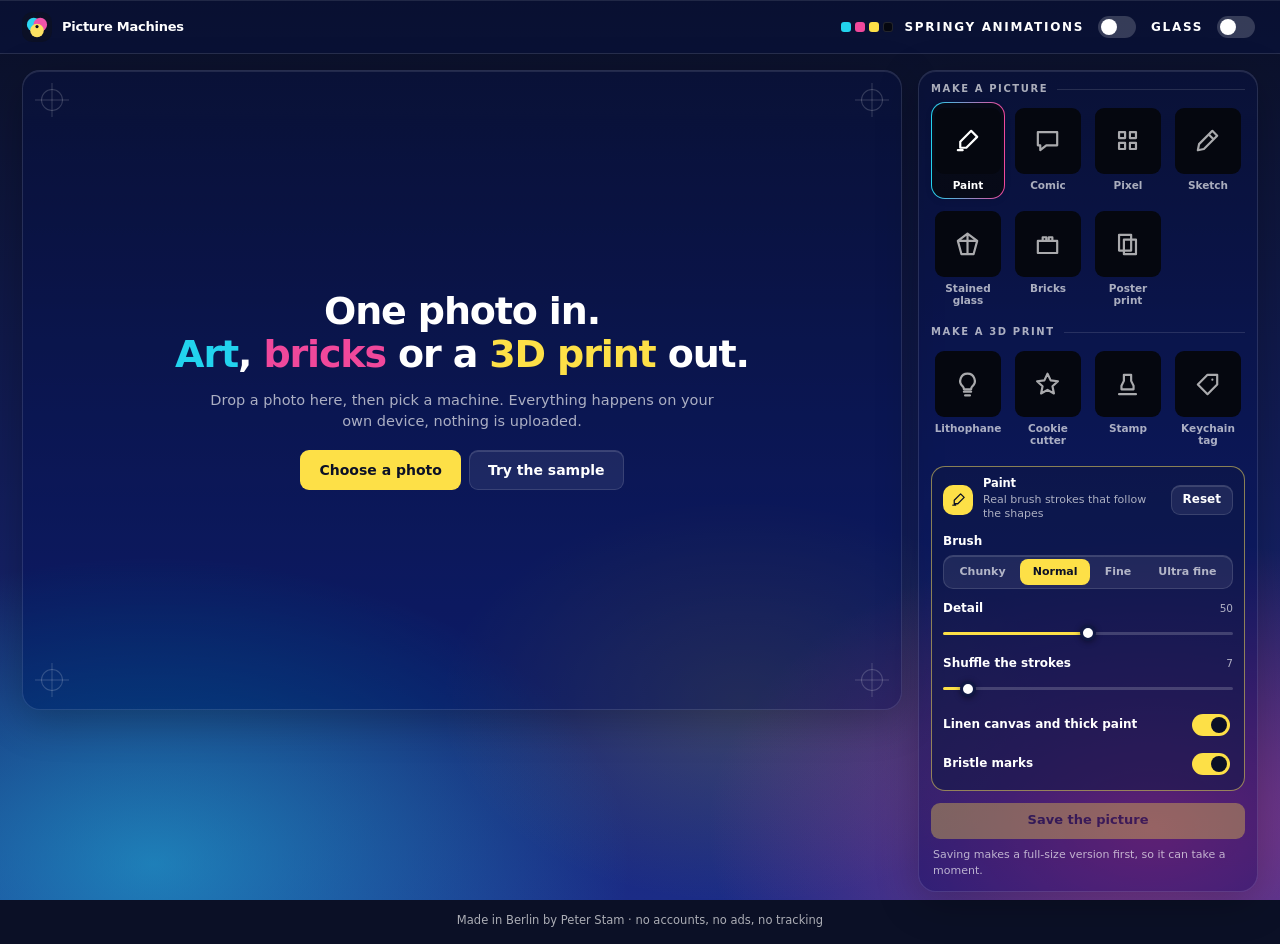
==== commit d2ee7d37: "Springy animations switch next to Glass, off at first: off is calm (only the pill is pulled across w" ====
--- a/docs/index.html
+++ b/docs/index.html
@@ -12,9 +12,9 @@
 <link rel="icon" href="icon.svg" type="image/svg+xml">
 <link rel="apple-touch-icon" href="icon-180.png">
 <link rel="manifest" href="manifest.webmanifest">
-<script>/* the Glass switch is remembered; set before anything is drawn, so the page never flashes the other look */
-try { if (JSON.parse(localStorage.getItem('picture-machines-v1') || '{}').glass) document.documentElement.setAttribute('data-glass', ''); } catch (e) {}</script>
-<link rel="stylesheet" href="style.css?v=b317c2f9">
+<script>/* the Springy and Glass switches are remembered; set before anything is drawn, so the page never flashes the other look */
+try { const s = JSON.parse(localStorage.getItem('picture-machines-v1') || '{}'); if (s.glass) document.documentElement.setAttribute('data-glass', ''); if (s.spring) document.documentElement.setAttribute('data-spring', ''); } catch (e) {}</script>
+<link rel="stylesheet" href="style.css?v=3708eb75">
 </head>
 <body>
 <div class="mesh" aria-hidden="true"></div>
@@ -26,6 +26,7 @@
   </a>
   <span class="inks" aria-hidden="true"><i></i><i></i><i></i><i></i></span>
   <button class="btn small" id="newBtn" hidden>New photo</button>
+  <label class="tog glasstog springtog" title="Springy animations: buttons lean and squash, sliders stretch while you pull them"><span>Springy animations</span><input type="checkbox" id="springTog" aria-label="Springy animations"></label>
   <label class="tog glasstog" title="Switch between the frosted look and the glass look"><span>Glass</span><input type="checkbox" id="glassTog" aria-label="Glass look"></label>
 </header>
 
@@ -79,6 +80,6 @@
 <div class="toast" id="toast" role="status" aria-live="polite"></div>
 <input type="file" id="file" accept="image/*" hidden>
 <input type="file" id="cam" accept="image/*" capture="environment" hidden>
-<script type="module" src="app.js?v=b317c2f9"></script>
+<script type="module" src="app.js?v=3708eb75"></script>
 </body>
 </html>
--- a/docs/style.css
+++ b/docs/style.css
@@ -251,5 +251,32 @@
   .btn{height:40px}
   .bar .btn{height:32px}
 }
-@media (max-width: 430px){.inks{display:none}.bar .btn{margin-left:auto}.glasstog span{display:none}}
+@media (max-width: 430px){.inks{display:none}.bar .btn{margin-left:auto}
+  /* a phone has no room for both switches beside the name: they get a small row of their own, with their names */
+  .bar{flex-wrap:wrap;height:auto;min-height:54px;padding-top:9px;padding-bottom:9px;row-gap:8px}
+  .bar::after{content:"";order:4;flex-basis:100%;height:0}
+  .springtog{order:5;margin-left:auto}.glasstog:not(.springtog){order:6}
+  .glasstog{font-size:9px}
+  html[data-glass] .bar{border-radius:24px;padding-top:9px;padding-bottom:9px}}
 @media (max-width: 900px){html[data-glass] .bar{margin-top:8px}}
+
+/* ---- springy animations: a switch in the top bar, off at first ----
+   Off: calm. Changing something still pulls the pill across (app.js), but nothing leans, squashes, overshoots
+   or stretches: every transition settles without bouncing. On: buttons and choices lean toward the pointer and
+   squash when pressed, switches stretch their knob, icons pop, and a slider's knob is pulled while you drag it. */
+html:not([data-spring]){--pop:var(--ease-out)}
+html:not([data-spring]) .btn,html:not([data-spring]) .btn:active:not(:disabled),
+html:not([data-spring]) .card:hover:not(.on),html:not([data-spring]) .card:active,html:not([data-spring]) .card:hover .thumb,
+html:not([data-spring]) .seg button:active,html:not([data-spring]) .head:hover .ico,html:not([data-spring]) .brand:hover .mark{transform:none}
+html:not([data-spring]) .ico.popped{animation:none}
+html:not([data-spring]) input[type=range]:active::-webkit-slider-thumb{transform:none}
+html:not([data-spring]) .tog input:active::after{width:16px}
+html:not([data-spring]) .tog input:checked:active::after{transform:translateX(16px)}
+html[data-spring] .seg button{transform:translate(var(--mx,0px),var(--my,0px)) scale(var(--sx,1),var(--sy,1))}
+html[data-spring] .seg button:active{transform:translate(var(--mx,0px),var(--my,0px)) scale(1.06,.82)}
+html[data-spring] .btn:active:not(:disabled){transform:translate(var(--mx,0px),var(--my,0px)) scale(1.07,.82)}
+html[data-spring] input[type=range]::-webkit-slider-thumb{transform:translateX(var(--tx,0px)) scale(var(--tsx,1),var(--tsy,1))}
+html[data-spring] input[type=range]:active::-webkit-slider-thumb{transform:translateX(var(--tx,0px)) scale(calc(var(--tsx,1) * 1.3),calc(var(--tsy,1) * .84))}
+html[data-spring] input[type=range].pulling::-webkit-slider-thumb{transition-duration:var(--speed),90ms}
+html[data-spring] .tog input:active::after{width:24px}
+html[data-spring] .tog input:checked:active::after{transform:translateX(8px)}
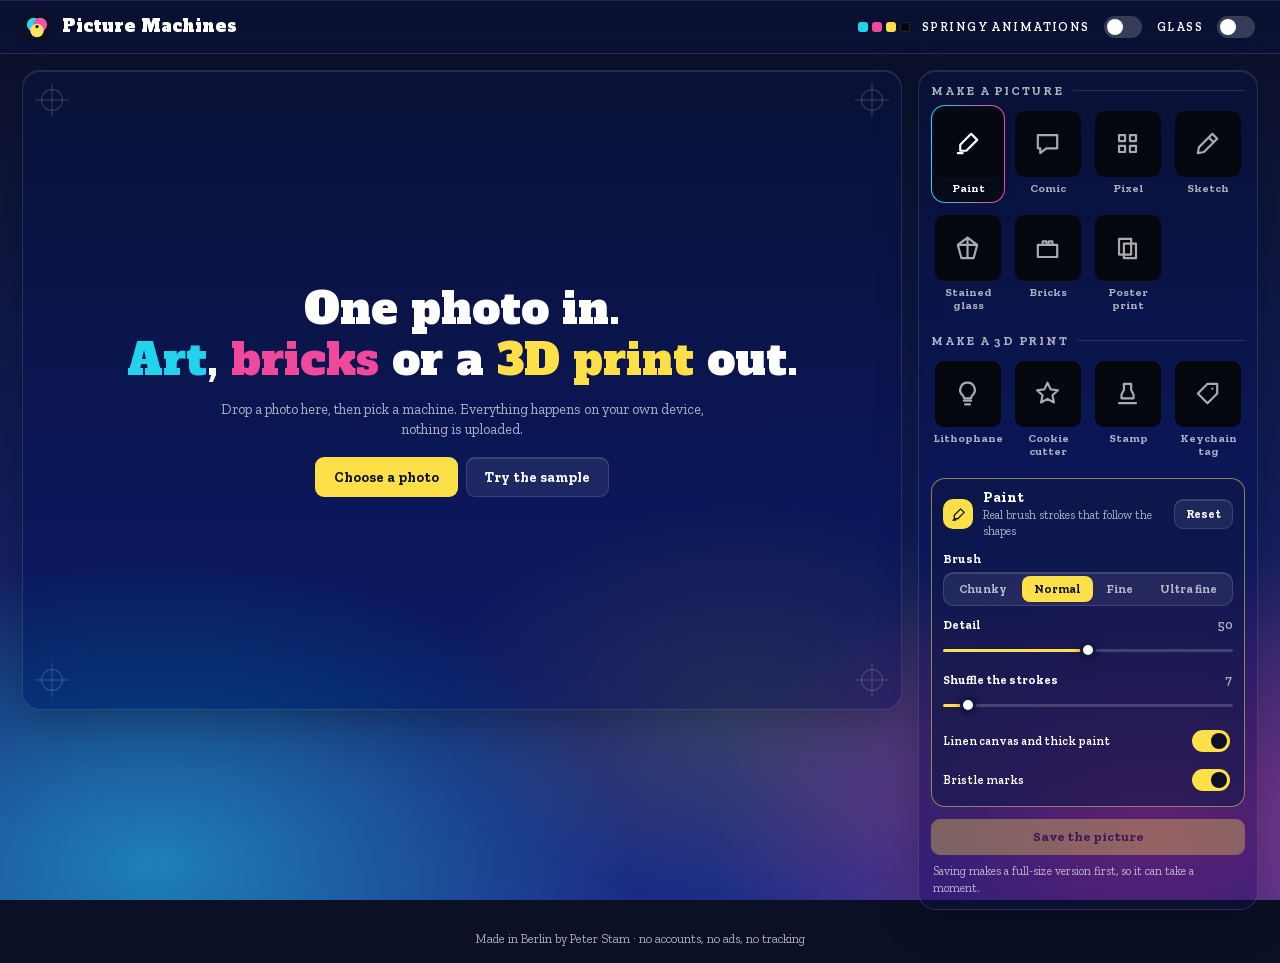
==== commit d56efbd8: "Its own fonts: Alfa Slab One for the name and the big headline, Zilla Slab for everything else (labe" ====
--- a/docs/index.html
+++ b/docs/index.html
@@ -14,7 +14,7 @@
 <link rel="manifest" href="manifest.webmanifest">
 <script>/* the Springy and Glass switches are remembered; set before anything is drawn, so the page never flashes the other look */
 try { const s = JSON.parse(localStorage.getItem('picture-machines-v1') || '{}'); if (s.glass) document.documentElement.setAttribute('data-glass', ''); if (s.spring) document.documentElement.setAttribute('data-spring', ''); } catch (e) {}</script>
-<link rel="stylesheet" href="style.css?v=3708eb75">
+<link rel="stylesheet" href="style.css?v=480fa59c">
 </head>
 <body>
 <div class="mesh" aria-hidden="true"></div>
@@ -80,6 +80,6 @@
 <div class="toast" id="toast" role="status" aria-live="polite"></div>
 <input type="file" id="file" accept="image/*" hidden>
 <input type="file" id="cam" accept="image/*" capture="environment" hidden>
-<script type="module" src="app.js?v=3708eb75"></script>
+<script type="module" src="app.js?v=480fa59c"></script>
 </body>
 </html>
--- a/docs/style.css
+++ b/docs/style.css
@@ -3,11 +3,10 @@
    faint fill, small wide display headings, one accent colour, and a pill with a two-colour edge that
    marks what is chosen. The colours are its own ("Print press"): deep navy with the three printing
    inks. The motion is Chalkboard's springy kind: things are pulled and stretch, squash and settle. */
-@font-face{font-family:"Manrope";font-weight:500;font-display:swap;src:url("fonts/Manrope-500.woff2") format("woff2")}
-@font-face{font-family:"Manrope";font-weight:700;font-display:swap;src:url("fonts/Manrope-700.woff2") format("woff2")}
-@font-face{font-family:"Manrope";font-weight:800;font-display:swap;src:url("fonts/Manrope-800.woff2") format("woff2")}
-@font-face{font-family:"Unbounded";font-weight:500;font-display:swap;src:url("fonts/Unbounded-500.woff2") format("woff2")}
-@font-face{font-family:"Unbounded";font-weight:800;font-display:swap;src:url("fonts/Unbounded-800.woff2") format("woff2")}
+@font-face{font-family:"Zilla Slab";font-weight:400;font-display:swap;src:url("fonts/ZillaSlab-400.woff2") format("woff2")}
+@font-face{font-family:"Zilla Slab";font-weight:600;font-display:swap;src:url("fonts/ZillaSlab-600.woff2") format("woff2")}
+@font-face{font-family:"Zilla Slab";font-weight:700;font-display:swap;src:url("fonts/ZillaSlab-700.woff2") format("woff2")}
+@font-face{font-family:"Alfa Slab One";font-weight:400;font-display:swap;src:url("fonts/AlfaSlabOne.woff2") format("woff2")}
 
 :root{
   --bg:#0B1026; --panel:#101844; --ink:#FFFFFF; --ink-dim:rgba(255,255,255,.66);
@@ -21,7 +20,7 @@
   --hover:color-mix(in srgb, var(--ink) 8%, var(--fill));
   --lift:rgba(255,255,255,.10); --lift-2:rgba(255,255,255,.14); --shade:rgba(0,0,0,.25);
   --radius:14px; --ctl-r:9px;
-  --font:"Manrope",ui-sans-serif,-apple-system,system-ui,sans-serif; --display:"Unbounded","Manrope",ui-sans-serif,system-ui,sans-serif;
+  --font:"Zilla Slab",Rockwell,Georgia,serif; --display:"Alfa Slab One","Zilla Slab",Rockwell,Georgia,serif;   /* --display has one weight: only for the name and the big headline */
   /* motion: one set of timings, and two real springs (a soft one for things that travel, a lively one for small things) */
   --ease:cubic-bezier(.22,.61,.36,1); --ease-out:cubic-bezier(.22,1,.36,1);
   --speed:150ms; --dur-2:200ms; --dur-3:320ms;
@@ -33,7 +32,7 @@
 
 *{box-sizing:border-box}
 html{color-scheme:dark;-webkit-text-size-adjust:100%}
-body{margin:0;min-height:100dvh;background:var(--bg);color:var(--ink);font:500 14px/1.45 var(--font);-webkit-font-smoothing:antialiased;display:flex;flex-direction:column}
+body{margin:0;min-height:100dvh;background:var(--bg);color:var(--ink);font:400 15.5px/1.4 var(--font);-webkit-font-smoothing:antialiased;display:flex;flex-direction:column}
 button,input,select{font:inherit;color:inherit}
 button{cursor:pointer;border:0;background:none;padding:0}
 [hidden]{display:none!important}
@@ -59,9 +58,9 @@
 .brand{display:flex;align-items:center;gap:10px;color:inherit;text-decoration:none}
 .mark{width:30px;height:30px;border-radius:10px;animation:turn calc(var(--t) * 1.3) var(--pop) 80ms backwards;transition:transform var(--t) var(--pop)}
 .brand:hover .mark{transform:rotate(-14deg) scale(1.12)}
-.name{font:800 13px/1 var(--display);letter-spacing:-.02em;white-space:nowrap}
+.name{font:400 16.5px/1 var(--display);letter-spacing:0;white-space:nowrap}
 .inks{display:flex;gap:4px;margin-left:auto}
-.glasstog{flex:none;gap:8px;font:800 10px/1 var(--display);letter-spacing:.14em;text-transform:uppercase;color:var(--ink-dim)}
+.glasstog{flex:none;gap:8px;font:700 12px/1 var(--font);letter-spacing:.12em;text-transform:uppercase;color:var(--ink-dim)}
 .inks i{width:10px;height:10px;border-radius:3px;animation:arrive var(--t) var(--pop) backwards}
 .inks i:nth-child(1){background:var(--c);animation-delay:120ms}.inks i:nth-child(2){background:var(--m);animation-delay:160ms}.inks i:nth-child(3){background:var(--y);animation-delay:200ms}.inks i:nth-child(4){background:#05070f;box-shadow:inset 0 0 0 1px var(--line);animation-delay:240ms}
 
@@ -69,9 +68,9 @@
 .app{flex:1;display:grid;grid-template-columns:minmax(0,1fr) 340px;gap:16px;align-items:start;padding:16px clamp(12px,2.4vw,22px);max-width:1440px;width:100%;margin:0 auto}
 .stage{min-width:0;position:sticky;top:16px}
 .panel{position:relative;border-radius:18px;padding:12px;display:flex;flex-direction:column;gap:12px;animation:rise var(--t) var(--spring) 80ms backwards}
-footer{padding:4px 16px 16px;text-align:center;font-size:11.5px;color:var(--ink-dim)}
+footer{padding:4px 16px 16px;text-align:center;font-size:12.5px;color:var(--ink-dim)}
 /* the small wide headings */
-h2,.sub{margin:0 0 7px;font:800 10px/1.2 var(--display);letter-spacing:.16em;text-transform:uppercase;color:var(--ink-dim);display:flex;align-items:center;gap:9px}
+h2,.sub{margin:0 0 7px;font:700 12.5px/1.2 var(--font);letter-spacing:.14em;text-transform:uppercase;color:var(--ink-dim);display:flex;align-items:center;gap:9px}
 h2::after{content:"";flex:1;height:1px;background:var(--line);transform-origin:0 50%;animation:draw calc(var(--t) * 1.2) var(--spring) 200ms backwards}
 
 /* ---- buttons: quiet ones sit on the faint fill, the main one is the accent ---- */
@@ -91,7 +90,7 @@
 .drop{position:relative;min-height:min(72dvh,640px);display:flex;flex-direction:column;align-items:center;justify-content:center;gap:14px;text-align:center;padding:44px 24px;border-radius:18px;
   animation:rise var(--t) var(--spring) backwards;transition:transform var(--t) var(--pop),border-color var(--speed) var(--ease)}
 .drop.over{transform:scale(1.012);border-color:var(--stroke)}
-.drop h1{margin:0;font:800 clamp(22px,3.6vw,38px)/1.14 var(--display);letter-spacing:-.03em;max-width:16em}
+.drop h1{margin:0;font:400 clamp(25px,4vw,44px)/1.16 var(--display);letter-spacing:0;max-width:16em}
 .ink-c{color:var(--c)}.ink-m{color:var(--m)}.ink-y{color:var(--y)}
 .lead{margin:0 0 4px;max-width:36em;color:var(--ink-dim);font-size:14.5px}
 .drop .btn{height:40px;padding:0 18px;font-size:14px}
@@ -119,17 +118,17 @@
 .view.print #after{clip-path:none}
 .wipe.back{transition:left var(--t) var(--pop)}
 .view.back #after{transition:clip-path var(--t) var(--pop)}
-.busy{position:absolute;left:10px;top:10px;display:flex;align-items:center;gap:9px;height:28px;padding:0 10px 0 11px;border-radius:999px;border:1px solid var(--line);background:rgba(8,12,32,.82);font-size:11.5px;font-weight:700;animation:arrive 260ms var(--pop)}
+.busy{position:absolute;left:10px;top:10px;display:flex;align-items:center;gap:9px;height:28px;padding:0 10px 0 11px;border-radius:999px;border:1px solid var(--line);background:rgba(8,12,32,.82);font-size:12.5px;font-weight:700;animation:arrive 260ms var(--pop)}
 .busy b{width:70px;height:3px;border-radius:3px;background:var(--track);overflow:hidden}
 .busy i{display:block;height:100%;width:0%;border-radius:3px;background:var(--stroke);transition:width 160ms linear}
 .stats{list-style:none;margin:0;padding:0;display:flex;flex-wrap:wrap;gap:5px}
-.stats li{padding:5px 10px;border-radius:999px;border:1px solid var(--line);background:var(--frost);font-size:11.5px;font-weight:600;color:var(--ink-dim);animation:arrive var(--t) var(--pop) backwards}
+.stats li{padding:5px 10px;border-radius:999px;border:1px solid var(--line);background:var(--frost);font-size:12.5px;font-weight:600;color:var(--ink-dim);animation:arrive var(--t) var(--pop) backwards}
 .stats li:nth-child(2){animation-delay:45ms}.stats li:nth-child(3){animation-delay:90ms}.stats li:nth-child(4){animation-delay:135ms}
 
 /* ---- the machines ---- */
 .cards{display:grid;grid-template-columns:repeat(4,minmax(0,1fr));gap:6px}
 .card{position:relative;z-index:1;display:flex;flex-direction:column;align-items:center;gap:5px;padding:5px 3px 7px;border:1.5px solid transparent;border-radius:var(--radius);
-  font-size:10.5px;font-weight:700;line-height:1.15;text-align:center;color:var(--ink-dim);
+  font-size:11.5px;font-weight:700;line-height:1.15;text-align:center;color:var(--ink-dim);
   transition:background var(--speed) var(--ease),color var(--speed) var(--ease),transform var(--t) var(--pop);animation:arrive var(--t) var(--pop) backwards;animation-delay:calc(var(--n,0) * 30ms + 140ms)}
 .card:hover:not(.on){background:color-mix(in srgb, var(--ink) 7%, transparent);color:var(--ink);transform:scale(1.04)}
 .card:active{transform:scale(.92);transition-duration:var(--speed),var(--speed),70ms}
@@ -153,16 +152,16 @@
 .ico.popped{animation:icopop var(--t) var(--pop)}
 .head:hover .ico{transform:scale(1.12) rotate(-8deg)}
 .head .st{flex:1;min-width:0}
-.head b{display:block;font:800 11.5px/1.2 var(--display);letter-spacing:-.01em}
-.head small{display:block;margin-top:2px;font-size:11px;line-height:1.3;color:var(--ink-dim)}
+.head b{display:block;font:700 15px/1.15 var(--font);letter-spacing:0}
+.head small{display:block;margin-top:2px;font-size:12px;line-height:1.3;color:var(--ink-dim)}
 #controls{display:flex;flex-direction:column;gap:11px}
 #controls > *{transform-origin:50% 0;animation:drip var(--t) var(--spring) backwards;animation-delay:calc(var(--n,0) * 26ms)}
 .ctl{display:flex;flex-direction:column;gap:5px;font-size:12px}
 .ctl .lbl{display:flex;justify-content:space-between;gap:8px;color:var(--ink);font-weight:700}
-.ctl output{font:500 10.5px/1.6 var(--display);color:var(--ink-dim);font-variant-numeric:tabular-nums}
+.ctl output{font:600 13px/1.3 var(--font);color:var(--ink-dim);font-variant-numeric:tabular-nums}
 /* a row of choices on one track; the pill behind the chosen one is pulled across to the next */
 .seg{position:relative;display:flex;flex-wrap:wrap;gap:2px;padding:3px;border:1px solid var(--line);border-radius:calc(var(--ctl-r) + 1px);background:var(--fill);box-shadow:inset 0 1px 0 var(--lift-2)}
-.seg button{position:relative;z-index:1;flex:1 1 auto;height:26px;padding:0 8px;border-radius:calc(var(--ctl-r) - 1px);font-size:11px;font-weight:700;color:var(--ink-dim);transition:color var(--speed) var(--ease),transform var(--t) var(--pop)}
+.seg button{position:relative;z-index:1;flex:1 1 auto;height:26px;padding:0 8px;border-radius:calc(var(--ctl-r) - 1px);font-size:12px;font-weight:700;color:var(--ink-dim);transition:color var(--speed) var(--ease),transform var(--t) var(--pop)}
 .seg button:hover:not(.on){color:var(--ink)}
 .seg button:active{transform:scale(.92);transition-duration:var(--speed),70ms}
 .seg button.on{color:var(--accent-ink)}
@@ -185,7 +184,7 @@
 .tog input:checked:active::after{transform:translateX(10px)}
 .actions{display:flex;flex-wrap:wrap;gap:6px}
 .actions .btn{flex:1 1 auto}
-.fine{margin:-4px 2px 0;font-size:11px;font-weight:500;color:var(--ink-dim)}
+.fine{margin:-4px 2px 0;font-size:12px;font-weight:500;color:var(--ink-dim)}
 .toast{position:fixed;left:50%;bottom:20px;z-index:9;max-width:calc(100vw - 32px);padding:9px 15px;border-radius:999px;border:1px solid var(--line);background:rgba(8,12,32,.94);box-shadow:0 10px 40px var(--shade);font-weight:700;font-size:12.5px;
   transform:translate(-50%,180%);visibility:hidden;transition:transform var(--t) var(--pop),visibility 0s linear var(--t)}
 .toast.on{transform:translate(-50%,0);visibility:visible;transition:transform var(--t) var(--pop),visibility 0s}
@@ -246,7 +245,7 @@
   .drop{min-height:52dvh;padding:38px 16px}
   .cards{display:flex;overflow-x:auto;scroll-snap-type:x proximity;gap:6px;margin:0 -12px;padding:2px 12px 4px;scrollbar-width:none}
   .cards::-webkit-scrollbar{display:none}
-  .card{flex:0 0 76px;scroll-snap-align:start;font-size:11px}
+  .card{flex:0 0 76px;scroll-snap-align:start;font-size:12px}
   .seg button{height:32px;font-size:12px}
   .btn{height:40px}
   .bar .btn{height:32px}
@@ -256,7 +255,7 @@
   .bar{flex-wrap:wrap;height:auto;min-height:54px;padding-top:9px;padding-bottom:9px;row-gap:8px}
   .bar::after{content:"";order:4;flex-basis:100%;height:0}
   .springtog{order:5;margin-left:auto}.glasstog:not(.springtog){order:6}
-  .glasstog{font-size:9px}
+  .glasstog{font-size:10px}
   html[data-glass] .bar{border-radius:24px;padding-top:9px;padding-bottom:9px}}
 @media (max-width: 900px){html[data-glass] .bar{margin-top:8px}}
 
@@ -280,3 +279,23 @@
 html[data-spring] input[type=range].pulling::-webkit-slider-thumb{transition-duration:var(--speed),90ms}
 html[data-spring] .tog input:active::after{width:24px}
 html[data-spring] .tog input:checked:active::after{transform:translateX(8px)}
+
+/* ---- the Glass look: Apple-style bubble ----
+   The chosen option sits inside a clear glass bubble instead of a solid yellow pill: a white wash that is
+   brighter at the top, a thin bright rim with a glint on the top-left and bottom-right edges, a soft
+   shadow, and a little bigger than the track so it pops out of it. No backdrop filter: the bubble moves,
+   and nothing that moves is filtered. The pull and stretch (app.js) is unchanged. */
+html[data-glass] .seg{overflow:visible;background:rgba(0,0,0,.32);z-index:2}   /* z-index: the swelling bubble paints over the rows next to it */
+html[data-glass] .seg .pill,html[data-glass] .card.on,html[data-glass] #cardpill{
+  background:radial-gradient(120% 160% at 28% -20%,rgba(255,255,255,.34),rgba(255,255,255,.10) 48%,rgba(255,255,255,.05) 70%,rgba(255,255,255,.14) 100%);
+  border-color:transparent;
+  box-shadow:inset 0 0 0 1px rgba(255,255,255,.36),inset 1.5px 2px 1.5px -1px rgba(255,255,255,.95),inset -1.5px -2px 1.5px -1px rgba(255,255,255,.5),
+    inset 0 -6px 10px -6px rgba(255,255,255,.22),0 8px 18px -6px rgba(0,0,0,.6),0 0 0 .5px rgba(0,0,0,.25)}
+html[data-glass] .seg button.on{color:#fff;text-shadow:0 1px 2px rgba(0,0,0,.35)}
+
+/* the chosen machine card keeps its Chalkboard border (the cyan to magenta edge) under the glass: the glass wash
+   and a dark base fill only the inside, the two-colour edge stays in the border */
+html[data-glass] .card.on,html[data-glass] #cardpill{border:1.5px solid transparent;
+  background:radial-gradient(120% 160% at 28% -20%,rgba(255,255,255,.30),rgba(255,255,255,.08) 48%,rgba(255,255,255,.03) 70%,rgba(255,255,255,.12) 100%) padding-box,
+    linear-gradient(color-mix(in srgb, var(--bg) 62%, #000),color-mix(in srgb, var(--bg) 62%, #000)) padding-box,var(--edge) border-box;
+  box-shadow:inset 1.5px 2px 1.5px -1px rgba(255,255,255,.8),inset -1.5px -2px 1.5px -1px rgba(255,255,255,.4),0 8px 18px -6px rgba(0,0,0,.6)}
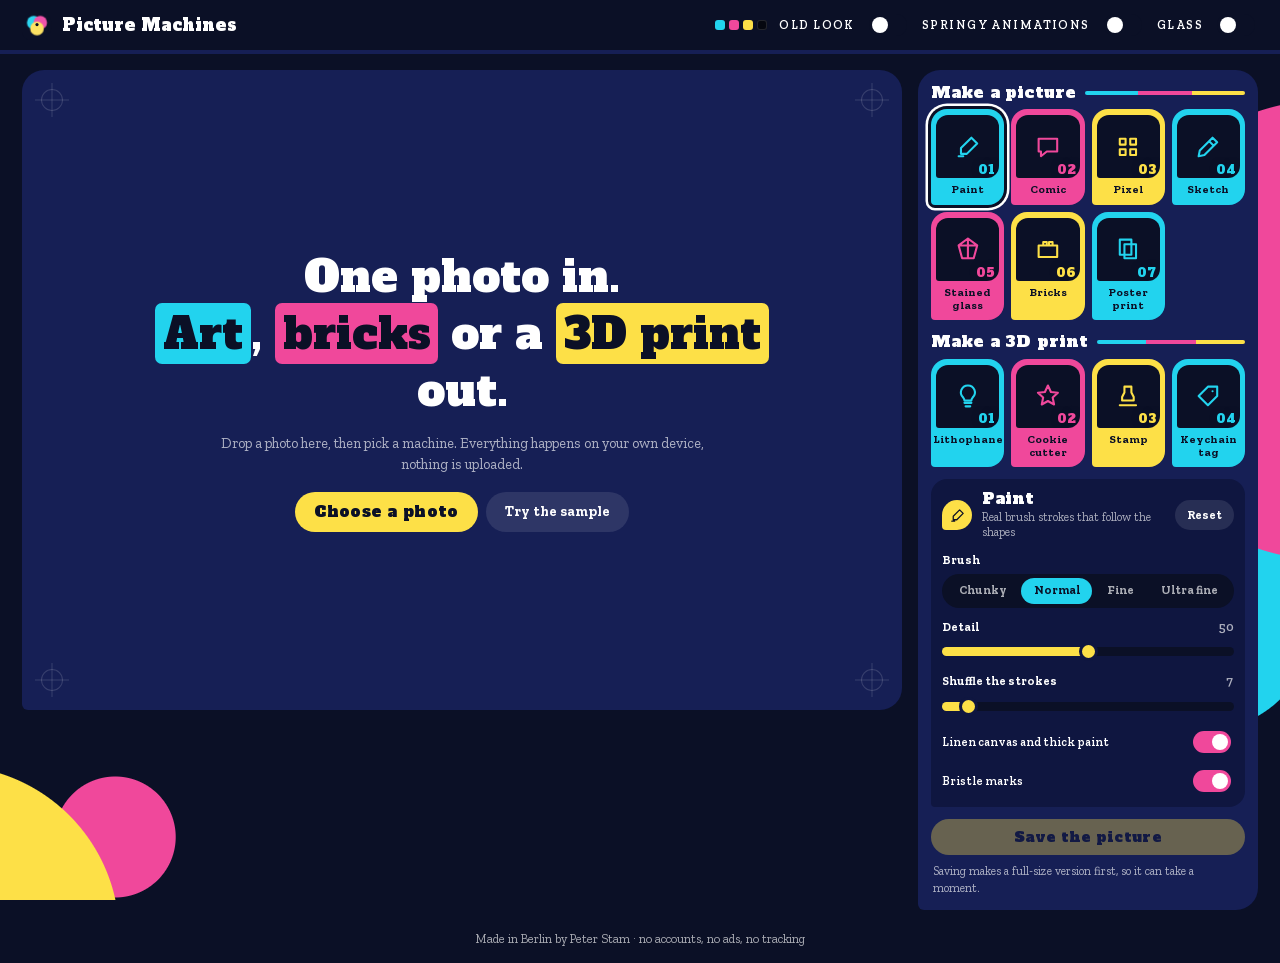
==== commit 9dd084e1: "Poster look, the new default: flat ink circles behind the page, machine cards in cyan, magenta and y" ====
--- a/docs/index.html
+++ b/docs/index.html
@@ -13,8 +13,8 @@
 <link rel="apple-touch-icon" href="icon-180.png">
 <link rel="manifest" href="manifest.webmanifest">
 <script>/* the Springy and Glass switches are remembered; set before anything is drawn, so the page never flashes the other look */
-try { const s = JSON.parse(localStorage.getItem('picture-machines-v1') || '{}'); if (s.glass) document.documentElement.setAttribute('data-glass', ''); if (s.spring) document.documentElement.setAttribute('data-spring', ''); } catch (e) {}</script>
-<link rel="stylesheet" href="style.css?v=480fa59c">
+try { const s = JSON.parse(localStorage.getItem('picture-machines-v1') || '{}'); if (s.glass) document.documentElement.setAttribute('data-glass', ''); if (!s.old) document.documentElement.setAttribute('data-style', 'poster'); if (s.spring) document.documentElement.setAttribute('data-spring', ''); } catch (e) {}</script>
+<link rel="stylesheet" href="style.css?v=e8a36fc0">
 </head>
 <body>
 <div class="mesh" aria-hidden="true"></div>
@@ -26,6 +26,7 @@
   </a>
   <span class="inks" aria-hidden="true"><i></i><i></i><i></i><i></i></span>
   <button class="btn small" id="newBtn" hidden>New photo</button>
+  <label class="tog glasstog oldtog" title="Switch back to the frosted look from before"><span>Old look</span><input type="checkbox" id="oldTog" aria-label="Old look"></label>
   <label class="tog glasstog springtog" title="Springy animations: buttons lean and squash, sliders stretch while you pull them"><span>Springy animations</span><input type="checkbox" id="springTog" aria-label="Springy animations"></label>
   <label class="tog glasstog" title="Switch between the frosted look and the glass look"><span>Glass</span><input type="checkbox" id="glassTog" aria-label="Glass look"></label>
 </header>
@@ -80,6 +81,6 @@
 <div class="toast" id="toast" role="status" aria-live="polite"></div>
 <input type="file" id="file" accept="image/*" hidden>
 <input type="file" id="cam" accept="image/*" capture="environment" hidden>
-<script type="module" src="app.js?v=480fa59c"></script>
+<script type="module" src="app.js?v=e8a36fc0"></script>
 </body>
 </html>
--- a/docs/style.css
+++ b/docs/style.css
@@ -299,3 +299,93 @@
   background:radial-gradient(120% 160% at 28% -20%,rgba(255,255,255,.30),rgba(255,255,255,.08) 48%,rgba(255,255,255,.03) 70%,rgba(255,255,255,.12) 100%) padding-box,
     linear-gradient(color-mix(in srgb, var(--bg) 62%, #000),color-mix(in srgb, var(--bg) 62%, #000)) padding-box,var(--edge) border-box;
   box-shadow:inset 1.5px 2px 1.5px -1px rgba(255,255,255,.8),inset -1.5px -2px 1.5px -1px rgba(255,255,255,.4),0 8px 18px -6px rgba(0,0,0,.6)}
+
+/* ======================================================================================================
+   Poster: Picture Machines' own look (the default since 18 Nov 2026). Big flat blocks of the three printing
+   inks, like a printed poster: ink circles behind the page, machine cards in cyan, magenta and yellow with a
+   number, the headline words printed on ink blocks, round fat buttons, and corners that are round except one.
+   No frost and no thin lines. Scoped to html[data-style="poster"]; the "Old look" switch in the top bar takes
+   it off and the frosted Chalkboard look above is untouched. With Glass on it becomes Poster glass: the ink
+   blocks turn into tinted ink glass you can see the circles through.
+   ====================================================================================================== */
+html[data-style="poster"]{--radius:16px;--ctl-r:999px;--corner:16px 16px 16px 4px;--block:#161F55;--deep:#0F1640}
+/* the page: flat navy with big ink circles half off the edges (still, painted once) */
+html[data-style="poster"] .mesh{background:
+  radial-gradient(circle at calc(100% + 4vw) 330px, var(--m) 0 min(230px,30vw), transparent calc(min(230px,30vw) + 1px)),
+  radial-gradient(circle at calc(100% - min(120px,6vw)) 620px, var(--c) 0 min(110px,13vw), transparent calc(min(110px,13vw) + 1px)),
+  radial-gradient(circle at -4% 104%, var(--y) 0 min(170px,26vw), transparent calc(min(170px,26vw) + 1px)),
+  radial-gradient(circle at 9% 93%, var(--m) 0 min(60px,9vw), transparent calc(min(60px,9vw) + 1px)),
+  #0B1026}
+html[data-style="poster"]:not([data-glass]) :is(.glass,.bar){background:var(--block);border-color:transparent;box-shadow:none;-webkit-backdrop-filter:none;backdrop-filter:none}
+html[data-style="poster"]:not([data-glass]) .bar{background:#0B1026;border-bottom:4px solid var(--block)}
+html[data-style="poster"] .panel,html[data-style="poster"] .drop{border-radius:22px 22px 22px 6px}
+html[data-style="poster"] .mark{border-radius:50% 50% 50% 6px}
+/* headings: the display face, with a bar of the three inks */
+html[data-style="poster"] h2{font:400 16px/1.2 var(--display);letter-spacing:.01em;text-transform:none;color:var(--ink)}
+html[data-style="poster"] h2::after{height:4px;border-radius:4px;background:linear-gradient(90deg,var(--c) 0 33.3%,var(--m) 0 66.6%,var(--y) 0)}
+/* the empty stage: the words printed on ink blocks */
+html[data-style="poster"] .drop h1 :is(.ink-c,.ink-m,.ink-y){color:#0B1026;padding:0 .18em;border-radius:.16em;-webkit-box-decoration-break:clone;box-decoration-break:clone}
+html[data-style="poster"] .drop h1 .ink-c{background:var(--c)}html[data-style="poster"] .drop h1 .ink-m{background:var(--m)}html[data-style="poster"] .drop h1 .ink-y{background:var(--y)}
+html[data-style="poster"] .drop h1{line-height:1.3}
+/* buttons: round and fat; the main one in the display face */
+html[data-style="poster"] .btn{border-radius:999px}
+html[data-style="poster"]:not([data-glass]) .btn{border-color:transparent;box-shadow:none;background:rgba(255,255,255,.1)}
+html[data-style="poster"]:not([data-glass]) .btn:hover:not(:disabled){background:rgba(255,255,255,.18)}
+html[data-style="poster"] .btn.primary{font:400 14.5px/1 var(--display);letter-spacing:.02em;background:var(--y);color:#0B1026}
+html[data-style="poster"] .drop .btn.primary{font-size:15.5px}
+/* the machines: ink cards with a number, the chosen one wears a white ring */
+html[data-style="poster"] .cards{counter-reset:mc;gap:7px}
+html[data-style="poster"] .card{counter-increment:mc;border-radius:var(--corner);color:#0B1026;border-color:transparent;padding:5px 4px 7px}
+html[data-style="poster"] .card:nth-child(3n+1){--k:var(--c)}html[data-style="poster"] .card:nth-child(3n+2){--k:var(--m)}html[data-style="poster"] .card:nth-child(3n){--k:var(--y)}
+html[data-style="poster"]:not([data-glass]) .card,html[data-style="poster"]:not([data-glass]) .panel.gliding .card.on{background:var(--k)}
+html[data-style="poster"]:not([data-glass]) .card:hover:not(.on){background:var(--k);color:#0B1026;filter:brightness(1.1)}
+html[data-style="poster"] .card .thumb{border-radius:12px 12px 12px 3px;background:#0B1026;color:var(--k)}
+html[data-style="poster"] .card .thumb::after{content:counter(mc,decimal-leading-zero);position:absolute;right:4px;bottom:1px;font:400 12px/1.2 var(--display);color:var(--k);text-shadow:0 0 6px #0B1026;z-index:1}
+html[data-style="poster"] .card.on,html[data-style="poster"] #cardpill{box-shadow:0 0 0 3px #0B1026,0 0 0 5.5px #fff}
+html[data-style="poster"] #cardpill{background:transparent;border-color:transparent;border-radius:var(--corner)}
+/* the machine's settings: a darker block */
+html[data-style="poster"]:not([data-glass]) .settings{border:0;background:var(--deep);border-radius:var(--corner)}
+html[data-style="poster"] .ico{border-radius:50% 50% 50% 4px;background:var(--y)}
+html[data-style="poster"] .head b{font:400 16px/1.15 var(--display)}
+/* choices and sliders: a fat navy track, a cyan pill, a yellow knob */
+html[data-style="poster"]:not([data-glass]) .seg{border:0;box-shadow:none;background:#0B1026;border-radius:999px;padding:4px}
+html[data-style="poster"] .seg button,html[data-style="poster"] .seg .pill{border-radius:999px}
+html[data-style="poster"]:not([data-glass]) .seg .pill{background:var(--c)}
+html[data-style="poster"]:not([data-glass]) .seg button.on{color:#0B1026}
+html[data-style="poster"]:not([data-glass]) input[type=range]::-webkit-slider-runnable-track{height:9px;border-radius:9px;background:linear-gradient(var(--y),var(--y)) 0/var(--fill-to,50%) 100% no-repeat,#0B1026}
+html[data-style="poster"]:not([data-glass]) input[type=range]::-webkit-slider-thumb{width:19px;height:19px;margin-top:-5px;background:var(--y);border:3.5px solid var(--deep);box-shadow:none}
+html[data-style="poster"]:not([data-glass]) input[type=range]::-moz-range-track{height:9px;border-radius:9px;background:#0B1026}
+html[data-style="poster"]:not([data-glass]) input[type=range]::-moz-range-progress{height:9px;border-radius:9px;background:var(--y)}
+html[data-style="poster"]:not([data-glass]) input[type=range]::-moz-range-thumb{width:13px;height:13px;background:var(--y);border:3px solid var(--deep)}
+html[data-style="poster"]:not([data-glass]) .tog input{background:#0B1026}
+html[data-style="poster"]:not([data-glass]) .tog input:checked{background:var(--m)}
+html[data-style="poster"]:not([data-glass]) .tog input:checked::after{background:#fff}
+/* the result: a poster corner, ink chips under it */
+html[data-style="poster"] .view{border-radius:22px 22px 22px 6px}
+html[data-style="poster"]:not([data-glass]) .view{border-color:transparent}
+html[data-style="poster"] .stats li{border-color:transparent;color:#0B1026;font-weight:700}
+html[data-style="poster"] .stats li:nth-child(3n+1){background:var(--c)}html[data-style="poster"] .stats li:nth-child(3n+2){background:var(--m)}html[data-style="poster"] .stats li:nth-child(3n){background:var(--y)}
+html[data-style="poster"] .toast{border-color:transparent;background:var(--y);color:#0B1026}
+html[data-style="poster"] .reg{opacity:.8}
+
+/* ---- Poster glass: tinted ink glass ---- */
+html[data-style="poster"][data-glass] :is(.glass,.bar){background:radial-gradient(130% 150% at 72% -60%,rgba(255,255,255,.14),transparent 62%),rgba(16,23,62,.62)}
+html[data-style="poster"][data-glass] .settings{background:rgba(11,16,38,.45)}
+html[data-style="poster"][data-glass] .panel,html[data-style="poster"][data-glass] .drop{border-radius:26px 26px 26px 8px}
+html[data-style="poster"][data-glass] .card,html[data-style="poster"][data-glass] .panel.gliding .card.on{
+  background:linear-gradient(180deg,rgba(255,255,255,.42),rgba(255,255,255,.05) 55%),color-mix(in srgb,var(--k) 62%,transparent);
+  box-shadow:inset 0 1px 0 rgba(255,255,255,.75),inset 0 0 0 1px rgba(255,255,255,.28),0 8px 18px -8px rgba(0,0,0,.6)}
+html[data-style="poster"][data-glass] .card:hover:not(.on){background:linear-gradient(180deg,rgba(255,255,255,.5),rgba(255,255,255,.08) 55%),color-mix(in srgb,var(--k) 72%,transparent)}
+html[data-style="poster"][data-glass] .card.on{box-shadow:inset 0 1px 0 rgba(255,255,255,.8),0 0 0 3px rgba(11,16,38,.85),0 0 0 5.5px #fff}
+html[data-style="poster"][data-glass] #cardpill{background:transparent;box-shadow:0 0 0 3px rgba(11,16,38,.85),0 0 0 5.5px #fff}
+html[data-style="poster"][data-glass] .card .thumb{background:rgba(11,16,38,.82);box-shadow:inset 0 0 0 1px rgba(255,255,255,.18)}
+html[data-style="poster"][data-glass] .settings{border-radius:var(--corner)}
+html[data-style="poster"][data-glass] .btn.primary{background:linear-gradient(180deg,rgba(255,255,255,.55),rgba(255,255,255,0) 55%),color-mix(in srgb,var(--y) 88%,transparent)}
+html[data-style="poster"][data-glass] .stats li{box-shadow:inset 0 1px 0 rgba(255,255,255,.7)}
+html[data-style="poster"][data-glass] .stats li:nth-child(3n+1){background:color-mix(in srgb,var(--c) 75%,transparent)}
+html[data-style="poster"][data-glass] .stats li:nth-child(3n+2){background:color-mix(in srgb,var(--m) 75%,transparent)}
+html[data-style="poster"][data-glass] .stats li:nth-child(3n){background:color-mix(in srgb,var(--y) 75%,transparent)}
+html[data-style="poster"][data-glass] .view{border-radius:26px 26px 26px 8px}
+
+/* the Old look switch: on a phone it joins the other two in their own row */
+@media (max-width: 430px){.bar{column-gap:10px}.bar .tog.glasstog{margin-left:0;order:5;gap:6px;letter-spacing:.02em}.bar .tog.oldtog{margin-left:auto}}
